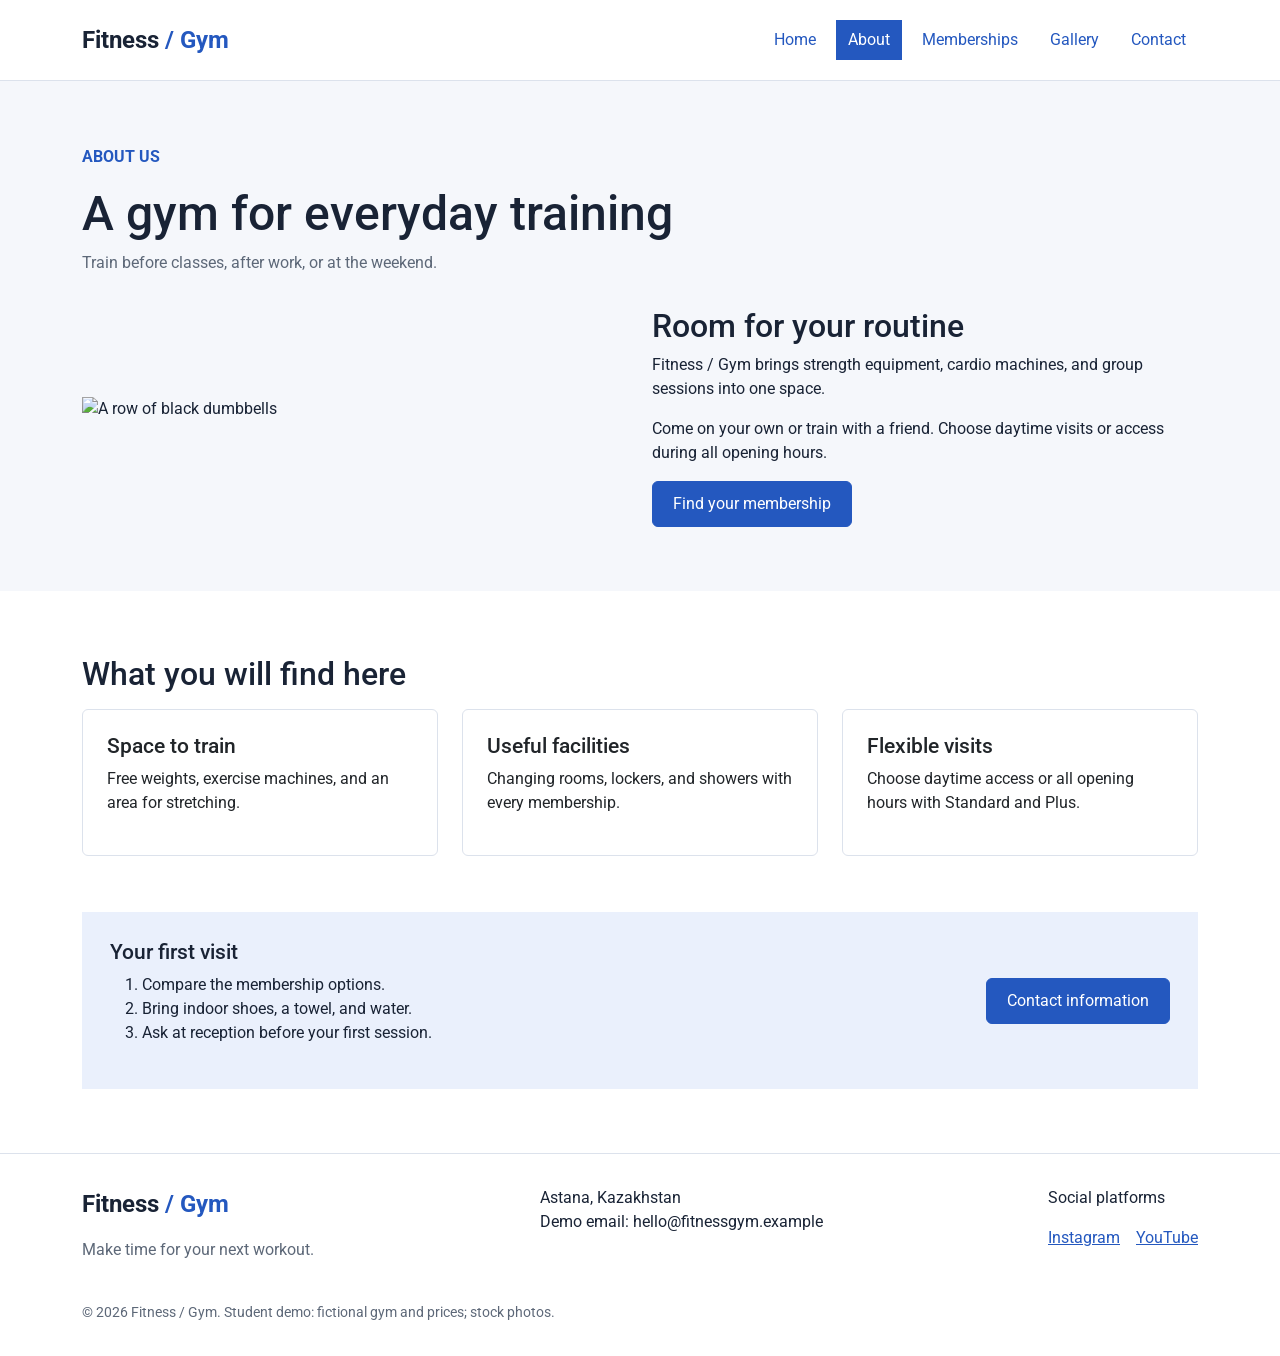
==== about.html @ fddab4d0 "fix index.html" ====
<!DOCTYPE html>
<html lang="en">
<head>
    <meta charset="UTF-8">
    <meta name="viewport" content="width=device-width, initial-scale=1.0">
    <title>About | Fitness / Gym</title>
    <link rel="stylesheet" href="css/bootstrap.min.css">
    <link rel="stylesheet" href="https://fonts.googleapis.com/css2?family=Roboto:wght@400;700&amp;display=swap">
    <link rel="stylesheet" href="css/style.css">
</head>
<body>
    <header class="site-header">
        <div class="container header-content">
            <a href="index.html" class="logo">Fitness <span>/ Gym</span></a>

            <nav class="nav-links">
                <a href="index.html">Home</a>
                <a href="about.html" class="active">About</a>
                <a href="memberships.html">Memberships</a>
                <a href="gallery.html">Gallery</a>
                <a href="contact.html">Contact</a>
            </nav>
        </div>
    </header>

    <main>
        <section class="section">
            <div class="container">
                <div class="page-heading">
                    <p class="eyebrow">About us</p>
                    <h1>A gym for everyday training</h1>
                    <p class="muted">
                        Train before classes, after work, or at the weekend.
                    </p>
                </div>

                <div class="row align-items-center">
                    <div class="col-lg-6 mb-3">
                        <img
                            src="https://images.unsplash.com/photo-1685633224688-6a77675eb119?auto=format&amp;fit=crop&amp;w=1200&amp;h=800&amp;q=80"
                            class="content-photo"
                            alt="A row of black dumbbells">
                    </div>

                    <div class="col-lg-6">
                        <h2>Room for your routine</h2>

                        <p>
                            Fitness / Gym brings strength equipment,
                            cardio machines, and group sessions into one space.
                        </p>

                        <p>
                            Come on your own or train with a friend.
                            Choose daytime visits or access during
                            all opening hours.
                        </p>

                        <a href="memberships.html" class="btn btn-primary gym-button">
                            Find your membership
                        </a>
                    </div>
                </div>
            </div>
        </section>

        <section class="section section-white">
            <div class="container">
                <h2 class="mb-3">What you will find here</h2>

                <div class="row">
                    <div class="col-md-6 col-lg-4 mb-3">
                        <div class="card info-card">
                            <h3>Space to train</h3>
                            <p>
                                Free weights, exercise machines,
                                and an area for stretching.
                            </p>
                        </div>
                    </div>

                    <div class="col-md-6 col-lg-4 mb-3">
                        <div class="card info-card">
                            <h3>Useful facilities</h3>
                            <p>
                                Changing rooms, lockers, and showers
                                with every membership.
                            </p>
                        </div>
                    </div>

                    <div class="col-md-6 col-lg-4 mb-3">
                        <div class="card info-card">
                            <h3>Flexible visits</h3>
                            <p>
                                Choose daytime access or all opening hours
                                with Standard and Plus.
                            </p>
                        </div>
                    </div>
                </div>

                <div class="visit-strip">
                    <div>
                        <h3>Your first visit</h3>
                        <ol>
                            <li>Compare the membership options.</li>
                            <li>Bring indoor shoes, a towel, and water.</li>
                            <li>Ask at reception before your first session.</li>
                        </ol>
                    </div>

                    <a href="contact.html" class="btn btn-primary gym-button">
                        Contact information
                    </a>
                </div>
            </div>
        </section>
    </main>

    <footer class="site-footer">
        <div class="container">
            <div class="footer-content">
                <div>
                    <a href="index.html" class="logo">
                        Fitness <span>/ Gym</span>
                    </a>
                    <p class="muted mt-3">
                        Make time for your next workout.
                    </p>
                </div>

                <div>
                    <p>
                        Astana, Kazakhstan<br>
                        Demo email: hello@fitnessgym.example
                    </p>
                </div>

                <div>
                    <p>Social platforms</p>
                    <div class="social-links">
                        <a href="https://www.instagram.com/">Instagram</a>
                        <a href="https://www.youtube.com/">YouTube</a>
                    </div>
                </div>
            </div>

            <p class="copyright">
                &copy; 2026 Fitness / Gym.
                Student demo: fictional gym and prices; stock photos.
            </p>
        </div>
    </footer>
</body>
</html>
---- css/style.css ----
/*
Переменные, :hover, :focus и :nth-child() оставлены по требованиям
midterm. В лекциях Week 1–4 они отдельно не объясняются.
*/

:root {
    --accent: #2458bf;
    --page-bg: #f5f7fb;
    --text: #192335;
    --border: #dce2ec;
}

body {
    margin: 0;
    font-family: "Roboto", Arial, sans-serif;
    color: var(--text);
    background-color: var(--page-bg);
}

h1 {
    font-size: 3rem;
}

h2 {
    font-size: 2rem;
}

h3 {
    font-size: 1.3rem;
}

a {
    color: var(--accent);
}

a:hover,
a:focus {
    color: #194394;
}

.site-header {
    background-color: white;
    border-bottom: 1px solid var(--border);
}

.header-content {
    display: flex;
    justify-content: space-between;
    align-items: center;
    gap: 24px;
    padding-top: 20px;
    padding-bottom: 20px;
}

.logo {
    color: var(--text);
    font-size: 1.5rem;
    font-weight: bold;
    text-decoration: none;
}

.logo span {
    color: var(--accent);
}

.nav-links {
    display: flex;
    flex-wrap: wrap;
    gap: 8px;
}

.nav-links a {
    padding: 8px 12px;
    text-decoration: none;
}

.nav-links a:hover,
.nav-links a:focus,
.nav-links .active {
    color: white;
    background-color: var(--accent);
}

.hero,
.section {
    padding: 64px 0;
}

.section-white {
    background-color: white;
}

.page-heading {
    margin-bottom: 32px;
}

#home-title {
    margin-bottom: 20px;
}

.eyebrow {
    color: var(--accent);
    font-weight: bold;
    text-transform: uppercase;
}

.muted,
.intro {
    color: #5d6878;
}

.intro {
    font-size: 1.1rem;
}

.hero-actions {
    display: flex;
    align-items: center;
    flex-wrap: wrap;
    gap: 20px;
    margin-top: 24px;
}

.content-photo,
.gallery-grid img {
    width: 100%;
    height: auto;
}

.info-card {
    height: 100%;
    padding: 24px;
    border: 1px solid var(--border);
    background-color: white;
}

.card-number {
    position: relative;
    top: -4px;
    width: 48px;
    margin-bottom: 20px;
    padding: 8px;
    color: var(--accent);
    background-color: #eaf0fc;
    text-align: center;
    font-weight: bold;
}

.gym-button {
    color: white;
    background-color: var(--accent);
    border: 1px solid var(--accent);
    padding: 10px 20px;
}

.gym-button:hover,
.gym-button:focus {
    color: white;
    background-color: #194394;
    border: 1px solid #194394;
}

.visit-strip {
    display: flex;
    justify-content: space-between;
    align-items: center;
    flex-wrap: wrap;
    gap: 24px;
    margin-top: 40px;
    padding: 28px;
    background-color: #eaf0fc;
}

.feature-list {
    padding-left: 20px;
    margin-bottom: 24px;
}

.feature-list li {
    margin-bottom: 8px;
}

.featured-plan {
    border: 2px solid var(--accent);
}

.price {
    margin: 16px 0 24px;
    font-size: 2rem;
    font-weight: bold;
}

.price span {
    color: #5d6878;
    font-size: 1rem;
    font-weight: normal;
}

.membership-table {
    width: 100%;
    background-color: white;
}

.membership-table th,
.membership-table td {
    padding: 16px;
    border: 1px solid var(--border);
    text-align: left;
}

.membership-table thead {
    color: white;
    background-color: var(--accent);
}

.membership-table tbody tr:nth-child(even) {
    background-color: #eaf0fc;
}

.gallery-grid {
    display: grid;
    grid-template-columns: repeat(3, 1fr);
    gap: 24px;
}

.gallery-grid .card-title {
    font-size: 1.2rem;
}

.contact-form {
    padding: 28px;
    border: 1px solid var(--border);
    background-color: white;
}

.form-note {
    color: #5d6878;
    font-size: 0.9rem;
}

.site-footer {
    padding: 32px 0;
    border-top: 1px solid var(--border);
    background-color: white;
}

.footer-content {
    display: flex;
    justify-content: space-between;
    align-items: flex-start;
    flex-wrap: wrap;
    gap: 24px;
}

.social-links {
    display: flex;
    gap: 16px;
}

.copyright {
    margin-top: 24px;
    margin-bottom: 0;
    color: #5d6878;
    font-size: 0.9rem;
}

@media (max-width: 991px) {
    h1 {
        font-size: 2.5rem;
    }

    .header-content {
        flex-direction: column;
    }

    .nav-links {
        justify-content: center;
    }

    .hero,
    .section {
        padding: 48px 0;
    }

    .gallery-grid {
        grid-template-columns: repeat(2, 1fr);
    }
}

@media (max-width: 575px) {
    h1 {
        font-size: 2rem;
    }

    h2 {
        font-size: 1.6rem;
    }

    .nav-links {
        flex-direction: column;
        width: 100%;
        text-align: center;
    }

    .hero,
    .section {
        padding: 32px 0;
    }

    .info-card,
    .contact-form,
    .visit-strip {
        padding: 20px;
    }

    .gallery-grid {
        grid-template-columns: 1fr;
    }

    .membership-table th,
    .membership-table td {
        padding: 8px;
        font-size: 0.8rem;
    }

    .footer-content {
        flex-direction: column;
    }
}
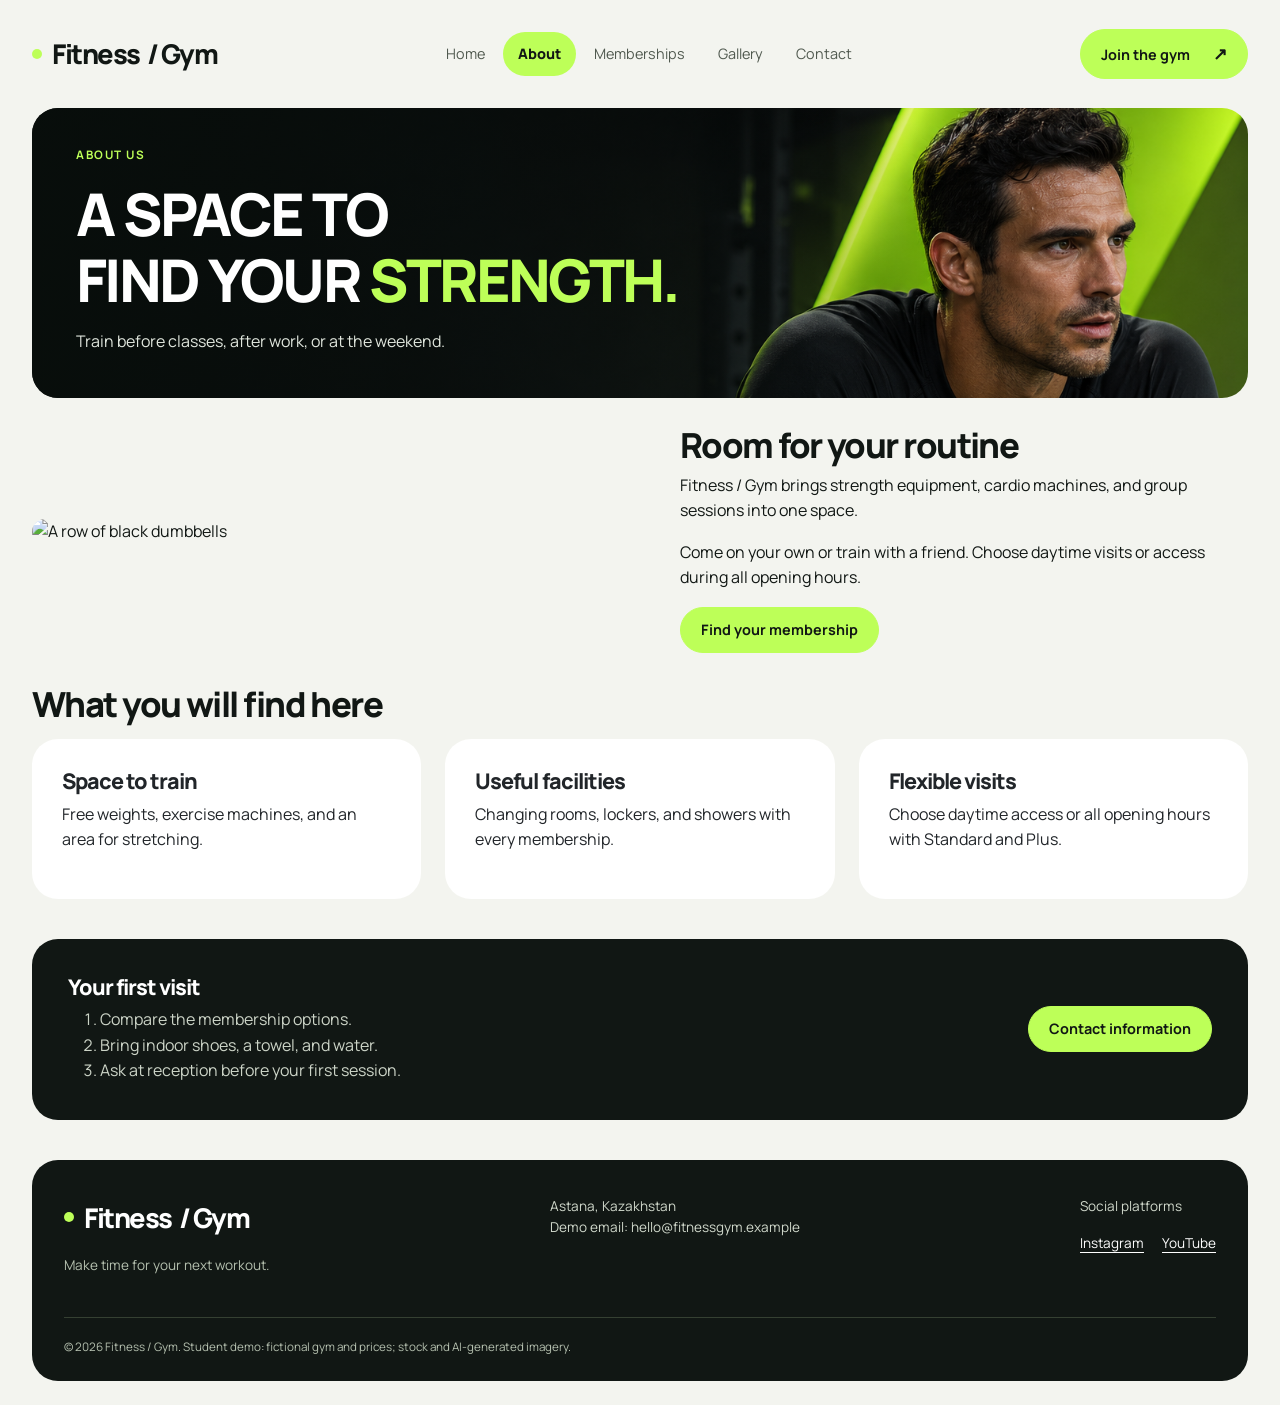
==== commit 2845fc69: "Redesign all pages with the selected lime and charcoal style" ====
--- a/about.html
+++ b/about.html
@@ -5,30 +5,33 @@
     <meta name="viewport" content="width=device-width, initial-scale=1.0">
     <title>About | Fitness / Gym</title>
     <link rel="stylesheet" href="css/bootstrap.min.css">
-    <link rel="stylesheet" href="https://fonts.googleapis.com/css2?family=Roboto:wght@400;700&amp;display=swap">
+    <link rel="stylesheet" href="https://fonts.googleapis.com/css2?family=Manrope:wght@400;500;600;700;800&amp;display=swap">
     <link rel="stylesheet" href="css/style.css">
+    
 </head>
-<body>
+<body class="page-about">
+    <a class="skip-link" href="#main-content">Skip to content</a>
     <header class="site-header">
         <div class="container header-content">
             <a href="index.html" class="logo">Fitness <span>/ Gym</span></a>
 
-            <nav class="nav-links">
+            <nav class="nav-links" aria-label="Main navigation">
                 <a href="index.html">Home</a>
-                <a href="about.html" class="active">About</a>
+                <a href="about.html" class="active" aria-current="page">About</a>
                 <a href="memberships.html">Memberships</a>
                 <a href="gallery.html">Gallery</a>
                 <a href="contact.html">Contact</a>
             </nav>
+            <a href="contact.html" class="btn gym-button header-cta">Join the gym <span aria-hidden="true">↗</span></a>
         </div>
     </header>
 
-    <main>
+    <main id="main-content">
         <section class="section">
             <div class="container">
                 <div class="page-heading">
                     <p class="eyebrow">About us</p>
-                    <h1>A gym for everyday training</h1>
+                    <h1>A space to<br>find your <span>strength.</span></h1>
                     <p class="muted">
                         Train before classes, after work, or at the weekend.
                     </p>
@@ -148,9 +151,11 @@
 
             <p class="copyright">
                 &copy; 2026 Fitness / Gym.
-                Student demo: fictional gym and prices; stock photos.
+                Student demo: fictional gym and prices; stock and AI-generated imagery.
             </p>
         </div>
     </footer>
+    <script src="https://code.jquery.com/jquery-3.7.1.min.js"></script>
+    <script src="js/script.js"></script>
 </body>
 </html>
--- a/css/style.css
+++ b/css/style.css
@@ -1,329 +1,464 @@
-/*
-Переменные, :hover, :focus и :nth-child() оставлены по требованиям
-midterm. В лекциях Week 1–4 они отдельно не объясняются.
-*/
-
 :root {
-    --accent: #2458bf;
-    --page-bg: #f5f7fb;
-    --text: #192335;
-    --border: #dce2ec;
-}
-
-body {
+    --accent: #bdff58;
+    --page-bg: #f3f4ef;
+    --text: #111714;
+    --border: #dce0d7;
+    --muted: #5c655d;
+    --radius: 26px;
+}
+* { box-sizing: border-box; }
+body { margin: 0; color: var(--text); background: var(--page-bg); font-family: "Manrope", Arial, sans-serif; line-height: 1.6; }
+h1, h2, h3 { font-weight: 800; line-height: 1.12; letter-spacing: -.045em; }
+h1 { font-size: clamp(2.4rem, 4.6vw, 4.5rem); text-transform: uppercase; }
+h2 { font-size: clamp(1.7rem, 2.7vw, 2.5rem); }
+h3 { font-size: 1.35rem; }
+a { color: #334d21; text-underline-offset: 4px; }
+a:hover { color: #101810; }
+button, input, select, textarea { font: inherit; }
+:focus-visible { outline: 3px solid #527722; outline-offset: 4px; }
+.container { width: calc(100% - 64px); max-width: 1280px; padding: 0; }
+.skip-link { position: absolute; top: -100px; left: 16px; z-index: 100; padding: 12px 20px; background: var(--accent); color: var(--text); }
+.skip-link:focus { top: 10px; }
+.header-content { display: flex; align-items: center; justify-content: space-between; gap: 20px; min-height: 108px; }
+.logo { display: inline-flex; align-items: center; gap: 7px; color: var(--text); font-size: 1.7rem; font-weight: 800; letter-spacing: -.055em; text-decoration: none; white-space: nowrap; }
+.logo::before { content: ""; width: 10px; height: 10px; margin-right: 3px; border-radius: 50%; background: var(--accent); }
+.logo span { color: inherit; }
+.nav-links { display: flex; flex-wrap: wrap; align-items: center; gap: 3px; }
+.nav-links a { padding: 10px 15px; border-radius: 30px; color: #50594f; font-size: .9rem; text-decoration: none; }
+.nav-links a:hover, .nav-links a:focus-visible { color: var(--text); background: #e5eadc; }
+.nav-links .active { color: var(--text); background: var(--accent); font-weight: 800; }
+.btn { border-radius: 40px; font-size: .9rem; font-weight: 700; padding: 11px 20px; }
+.gym-button, .btn-primary { color: var(--text); background: var(--accent); border: 1px solid var(--accent); }
+.gym-button:hover, .gym-button:focus, .btn-primary:hover, .btn-primary:focus { color: var(--text); background: #adeb49; border-color: #adeb49; }
+.gym-button span { margin-left: 20px; font-size: 1.2em; }
+.btn-outline-dark.active, .btn-outline-dark:hover { background: var(--text); color: white; }
+.btn-outline-dark { color: var(--text); border-color: #bfc7b9; }
+.btn-danger { background: #fff3f2; border-color: #f0d6d3; color: #a52b24; }
+.btn-danger:hover { background: #a52b24; border-color: #a52b24; }
+.section { padding: 0 0 32px; }
+.section-white { background: transparent; }
+.page-heading, .hero-banner { position: relative; isolation: isolate; overflow: hidden; border-radius: var(--radius); color: white; background: #0c1110 url('../images/training-hero.png') 75% 12% / cover no-repeat; }
+.page-heading::before, .hero-banner::before { content: ""; position: absolute; inset: 0; background: linear-gradient(90deg, rgba(8,14,11,.9) 0%, rgba(8,14,11,.55) 48%, transparent 75%); z-index: -1; }
+.page-heading { min-height: 290px; margin-bottom: 28px; padding: 38px 44px; }
+.page-heading h1 { max-width: 760px; margin-bottom: 16px; }
+.page-heading h1 span, .hero-banner h1 span { color: var(--accent); }
+.page-heading .muted { max-width: 560px; color: #e0e6dd; margin-bottom: 0; }
+.eyebrow { font-size: .73rem; font-weight: 700; letter-spacing: .13em; text-transform: uppercase; }
+.page-heading .eyebrow, .hero-banner .eyebrow { color: var(--accent); }
+.muted, .intro { color: var(--muted); }
+.hero { padding: 0 0 32px; }
+.hero-banner { padding: 65px 48px 36px; min-height: 530px; }
+.hero-banner h1 { max-width: 770px; }
+.hero-banner .intro { color: #d8e0d4; max-width: 520px; font-size: 1.15rem; margin: 24px 0; }
+.hero-actions { display: flex; align-items: center; flex-wrap: wrap; gap: 24px; }
+.hero-secondary { color: white; text-decoration: none; }
+.hero-secondary:hover { color: var(--accent); }
+.hero-hours { margin: 40px 0 0; color: #c8d1c3; font-size: .8rem; }
+.benefit-strip { display: grid; grid-template-columns: repeat(3, 1fr); gap: 24px; padding: 28px 32px; margin-top: 16px; background: #111714; color: white; border-radius: var(--radius); }
+.benefit-strip > div { display: flex; align-items: center; gap: 18px; }
+.benefit-strip > div + div { border-left: 1px solid #354033; padding-left: 24px; }
+.benefit-strip span { color: var(--accent); font-size: 1.6rem; font-weight: 800; }
+.benefit-strip p { margin: 0; color: #c0c9bb; font-size: .8rem; }
+.benefit-strip strong { display: block; color: white; font-size: 1rem; }
+.page-index .section .page-heading { min-height: 0; padding: 8px 0; background: none; color: var(--text); overflow: visible; }
+.page-index .section .page-heading::before { content: none; }
+.page-index .section .page-heading .muted { color: var(--muted); }
+.content-photo { width: 100%; height: auto; border-radius: var(--radius); }
+.info-card { height: 100%; padding: 30px; border: none; border-radius: var(--radius); background: white; }
+.plans-row .info-card { display: flex; flex-direction: column; }
+.plan-top { display: flex; align-items: center; justify-content: space-between; gap: 12px; margin-bottom: 18px; }
+.plan-symbol { display: inline-grid; place-items: center; width: 44px; height: 44px; border-radius: 14px; background: #e0ffa5; color: var(--text); font-weight: 800; }
+.plan-tag { font-size: .65rem; letter-spacing: .04em; border-radius: 25px; padding: 5px 10px; color: var(--text); background: var(--accent); font-weight: 800; }
+.featured-plan { color: white; background: #111714; }
+.featured-plan .muted, .featured-plan .price span { color: #d0d8cb; }
+.price { font-size: clamp(1.8rem, 2.8vw, 2.7rem); line-height: 1.2; font-weight: 800; letter-spacing: -.05em; margin: 20px 0; }
+.price span { color: var(--muted); font-size: .85rem; letter-spacing: 0; font-weight: 500; white-space: nowrap; }
+.feature-list { padding-left: 18px; font-size: .88rem; }
+.feature-list li { margin-bottom: 10px; }
+.feature-list li::marker { color: #527722; }
+.featured-plan .feature-list li::marker { color: var(--accent); }
+.plans-row .gym-button { margin-top: auto; background: var(--text); border-color: var(--text); color: white; }
+.plans-row .featured-plan .gym-button { background: var(--accent); border-color: var(--accent); color: var(--text); }
+.plans-row .gym-button:hover { background: #33442b; color: white; }
+.visit-strip { display: flex; justify-content: space-between; align-items: center; flex-wrap: wrap; gap: 24px; margin-top: 24px; padding: 36px; border-radius: var(--radius); background: #111714; color: white; }
+.visit-strip p, .visit-strip ol { color: #ccd4c7; margin-bottom: 0; }
+.gallery-grid { display: grid; grid-template-columns: repeat(3, 1fr); gap: 22px; }
+.gallery-grid .card { border: 0; border-radius: 20px; overflow: hidden; background: white; }
+.gallery-grid .card-title { font-size: 1.1rem; margin: 0; }
+.gallery-grid img { width: 100%; height: auto; }
+.contact-form { padding: 32px; background: white; border: 0; border-radius: var(--radius); }
+.contact-details { color: white; background: #111714; }
+.contact-details h3 { color: var(--accent); margin-top: 20px; }
+.contact-details .form-note { color: #c6d0bf; }
+.form-note { color: var(--muted); font-size: .85rem; }
+.form-control, .form-select { border: 1px solid #cbd1c5; border-radius: 12px; padding: 12px 14px; background-color: #fafbf8; }
+.form-control:focus, .form-select:focus { border-color: #527722; box-shadow: 0 0 0 3px #bdff5855; }
+.form-label { font-size: .82rem; font-weight: 600; }
+.membership-table { width: 100%; background: white; font-size: .88rem; }
+.membership-table th, .membership-table td { padding: 17px 18px; border-bottom: 1px solid #e4e8df; text-align: left; }
+.membership-table thead { background: #e9ede4; color: var(--text); }
+.membership-table tbody tr:nth-child(even) { background: #f5f7f1; }
+.comparison-scroll { overflow-x: auto; border-radius: 16px; }
+.comparison-scroll table { min-width: 570px; }
+.site-footer { margin: 8px 32px 24px; padding: 36px 0 24px; background: #111714; color: #d0d8cb; border-radius: var(--radius); }
+.site-footer .container { max-width: 1200px; }
+.site-footer .logo, .site-footer a { color: white; }
+.site-footer a:hover { color: var(--accent); }
+.site-footer .muted { color: #b5c0af; }
+.footer-content { display: flex; justify-content: space-between; gap: 28px; flex-wrap: wrap; font-size: .85rem; }
+.social-links { display: flex; gap: 18px; }
+.copyright { border-top: 1px solid #354032; padding-top: 20px; margin: 24px 0 0; font-size: .73rem; color: #b5c0af; }
+@media (min-width: 992px) { .page-about .col-lg-6 + .col-lg-6 { padding-left: 40px; } }
+@media (max-width: 1100px) { .header-cta { display: none; } .price { font-size: 2rem; } }
+@media (max-width: 991px) {
+ .container { width: calc(100% - 40px); }
+ .header-content { flex-wrap: wrap; justify-content: center; padding: 22px 0; gap: 14px; }
+ .hero-banner { min-height: 470px; padding: 42px 32px; }
+ .page-heading { padding: 32px; }
+ .benefit-strip { padding: 24px; gap: 16px; }
+ .benefit-strip > div { flex-direction: column; align-items: flex-start; gap: 8px; }
+ .benefit-strip > div + div { padding-left: 16px; }
+ .gallery-grid { grid-template-columns: repeat(2, 1fr); }
+ .site-footer { margin-left: 20px; margin-right: 20px; }
+}
+@media (max-width: 575px) {
+ .container { width: calc(100% - 28px); }
+ .logo { font-size: 1.5rem; }
+ .nav-links { width: 100%; justify-content: center; gap: 2px; }
+ .nav-links a { padding: 8px 10px; font-size: .76rem; }
+ .header-content { gap: 10px; padding: 18px 0; }
+ .page-heading { min-height: 270px; padding: 28px 22px; background-position: 66% center; }
+ .page-heading::before, .hero-banner::before { background: linear-gradient(90deg, #0c1110ed, #0c111088); }
+ h1 { font-size: 2.3rem; }
+ .hero-banner { padding: 40px 24px 28px; min-height: 480px; background-position: 62% center; }
+ .hero-banner .intro { font-size: 1rem; }
+ .hero-actions { gap: 20px; }
+ .hero-hours { max-width: 230px; }
+ .benefit-strip { grid-template-columns: 1fr; gap: 16px; }
+ .benefit-strip > div { flex-direction: row; align-items: center; gap: 20px; }
+ .benefit-strip > div + div { border-left: none; border-top: 1px solid #354033; padding: 16px 0 0; }
+ .info-card, .contact-form { padding: 24px; }
+ .visit-strip { padding: 28px 24px; }
+ .gallery-grid { grid-template-columns: 1fr; }
+ .site-footer { margin-left: 14px; margin-right: 14px; padding-top: 28px; }
+ .footer-content { flex-direction: column; gap: 20px; }
+ .section { padding-bottom: 24px; }
+}
+
+/* Training program management */
+
+#program-management .table-wrapper {
+    max-width: 100%;
+    overflow-x: auto;
+    border: 1px solid var(--border);
+}
+
+#program-management .table-wrapper:focus {
+    outline: 2px solid var(--accent);
+    outline-offset: 2px;
+}
+
+#program-management .program-table caption {
+    caption-side: top;
+    padding: 16px;
+    color: var(--text);
+}
+
+#program-management .program-form {
+    padding: 32px;
+    border: 1px solid var(--border);
+    border-radius: 10px;
+    background-color: white;
+}
+
+#program-management .program-dialog {
+    width: min(560px, calc(100% - 32px));
+    max-height: calc(100vh - 32px);
+    margin: auto;
+    padding: 32px;
+    overflow-y: auto;
+    border: 1px solid var(--border);
+    border-radius: 10px;
+    color: var(--text);
+    background-color: white;
+}
+
+#program-management .program-dialog::backdrop {
+    background-color: rgba(25, 35, 53, 0.65);
+}
+
+#program-management .form-control,
+#program-management .form-select {
+    padding: 12px;
+    color: var(--text);
+    background-color: white;
+    border-color: var(--border);
+}
+
+#program-management textarea {
+    resize: vertical;
+    min-height: 120px;
+}
+
+#program-management .form-control:focus,
+#program-management .form-select:focus {
+    border-color: var(--accent);
+    outline: 2px solid var(--accent);
+    outline-offset: 2px;
+    box-shadow: none;
+}
+
+#program-management .program-form-actions,
+#program-management .program-row-actions {
+    display: flex;
+    flex-wrap: wrap;
+    gap: 10px;
+}
+
+#program-management .program-status {
+    min-height: 1.6em;
+    margin-bottom: 24px;
+}
+
+#program-management .program-table {
+    min-width: 700px;
+}
+
+#program-management .program-table th,
+#program-management .program-table td {
+    vertical-align: top;
+    overflow-wrap: anywhere;
+}
+
+#program-management .program-table td:nth-child(4) {
+    min-width: 180px;
+    max-width: 420px;
+    white-space: pre-wrap;
+}
+
+#program-management .program-table td:last-child {
+    min-width: 150px;
+}
+
+#program-management .program-empty {
+    padding: 24px;
+    text-align: center;
+    color: #5d6878;
+}
+
+@media (max-width: 991px) {
+    #program-management .program-form {
+        padding: 24px;
+    }
+}
+
+@media (max-width: 575px) {
+    #program-management .program-form,
+    #program-management .program-dialog {
+        padding: 20px;
+    }
+
+    #program-management .program-form-actions {
+        flex-direction: column;
+    }
+}
+
+/* Registration feedback and animated password strength. */
+#registration-form .field-feedback {
+    display: block;
+    margin-top: 6px;
+    color: #24663d;
+}
+
+#registration-form .password-strength {
+    height: 8px;
+    overflow: hidden;
+    border-radius: 4px;
+    background-color: #e7e9e2;
+}
+
+#strength-bar {
+    width: 0;
+    height: 100%;
+    background-color: #b02a37;
+}
+
+#strength-bar[data-strength="medium"] {
+    background-color: #946200;
+}
+
+#strength-bar[data-strength="strong"] {
+    background-color: #24663d;
+}
+
+#strength-text {
+    display: block;
+    margin-top: 6px;
+}
+
+/* Gallery lightbox. */
+.gallery-trigger {
+    display: block;
+    width: 100%;
+    padding: 0;
+    border: 0;
+    border-radius: 5px 5px 0 0;
+    overflow: hidden;
+    background-color: #e7e9e2;
+    cursor: zoom-in;
+}
+
+.gallery-trigger img {
+    display: block;
+    aspect-ratio: 3 / 2;
+    object-fit: cover;
+}
+
+.gallery-trigger:hover img {
+    opacity: 0.85;
+}
+
+.gallery-trigger:focus-visible {
+    outline: 3px solid var(--accent);
+    outline-offset: 3px;
+}
+
+body.gallery-open {
+    overflow: hidden;
+}
+
+.lightbox {
+    width: min(1000px, calc(100% - 24px));
+    max-width: none;
+    max-height: calc(100dvh - 24px);
+    margin: auto;
+    padding: 0;
+    overflow-y: auto;
+    border: 0;
+    border-radius: 12px;
+    color: white;
+    background-color: #101514;
+}
+
+.lightbox::backdrop {
+    background-color: rgba(10, 16, 28, 0.85);
+}
+
+.lightbox-panel {
+    position: relative;
+    padding: 60px 20px 16px;
+}
+
+.lightbox-figure {
     margin: 0;
-    font-family: "Roboto", Arial, sans-serif;
-    color: var(--text);
-    background-color: var(--page-bg);
-}
-
-h1 {
-    font-size: 3rem;
-}
-
-h2 {
-    font-size: 2rem;
-}
-
-h3 {
-    font-size: 1.3rem;
-}
-
-a {
-    color: var(--accent);
-}
-
-a:hover,
-a:focus {
-    color: #194394;
-}
-
-.site-header {
-    background-color: white;
-    border-bottom: 1px solid var(--border);
-}
-
-.header-content {
+    text-align: center;
+}
+
+#lightbox-image {
+    display: block;
+    width: 100%;
+    max-height: calc(100dvh - 240px);
+    min-height: 80px;
+    object-fit: contain;
+}
+
+#lightbox-caption {
+    margin-top: 12px;
+    font-size: 1.1rem;
+}
+
+.lightbox button {
+    min-height: 44px;
+    padding: 8px 14px;
+    border: 1px solid #71806b;
+    border-radius: 6px;
+    color: white;
+    background-color: #252e28;
+}
+
+.lightbox button:hover,
+.lightbox button:focus-visible {
+    background-color: #37452f;
+    outline: 2px solid white;
+    outline-offset: 2px;
+}
+
+.lightbox-close {
+    position: absolute;
+    top: 8px;
+    right: 12px;
+    font-size: 1.5rem;
+    line-height: 1;
+}
+
+.lightbox-controls {
     display: flex;
     justify-content: space-between;
     align-items: center;
-    gap: 24px;
-    padding-top: 20px;
-    padding-bottom: 20px;
-}
-
-.logo {
-    color: var(--text);
-    font-size: 1.5rem;
-    font-weight: bold;
-    text-decoration: none;
-}
-
-.logo span {
-    color: var(--accent);
-}
-
-.nav-links {
-    display: flex;
-    flex-wrap: wrap;
     gap: 8px;
-}
-
-.nav-links a {
-    padding: 8px 12px;
-    text-decoration: none;
-}
-
-.nav-links a:hover,
-.nav-links a:focus,
-.nav-links .active {
-    color: white;
-    background-color: var(--accent);
-}
-
-.hero,
-.section {
-    padding: 64px 0;
-}
-
-.section-white {
-    background-color: white;
-}
-
-.page-heading {
-    margin-bottom: 32px;
-}
-
-#home-title {
-    margin-bottom: 20px;
-}
-
-.eyebrow {
-    color: var(--accent);
-    font-weight: bold;
-    text-transform: uppercase;
-}
-
-.muted,
-.intro {
-    color: #5d6878;
-}
-
-.intro {
-    font-size: 1.1rem;
-}
-
-.hero-actions {
-    display: flex;
-    align-items: center;
-    flex-wrap: wrap;
-    gap: 20px;
-    margin-top: 24px;
-}
-
-.content-photo,
-.gallery-grid img {
-    width: 100%;
-    height: auto;
-}
-
-.info-card {
-    height: 100%;
-    padding: 24px;
-    border: 1px solid var(--border);
-    background-color: white;
-}
-
-.card-number {
-    position: relative;
-    top: -4px;
-    width: 48px;
-    margin-bottom: 20px;
-    padding: 8px;
-    color: var(--accent);
-    background-color: #eaf0fc;
+    margin-top: 16px;
+}
+
+.lightbox-hint {
+    margin: 12px 0 0;
+    color: #c5cfdd;
+    font-size: 0.85rem;
     text-align: center;
-    font-weight: bold;
-}
-
-.gym-button {
-    color: white;
-    background-color: var(--accent);
-    border: 1px solid var(--accent);
-    padding: 10px 20px;
-}
-
-.gym-button:hover,
-.gym-button:focus {
-    color: white;
-    background-color: #194394;
-    border: 1px solid #194394;
-}
-
-.visit-strip {
-    display: flex;
-    justify-content: space-between;
-    align-items: center;
-    flex-wrap: wrap;
-    gap: 24px;
-    margin-top: 40px;
-    padding: 28px;
-    background-color: #eaf0fc;
-}
-
-.feature-list {
-    padding-left: 20px;
-    margin-bottom: 24px;
-}
-
-.feature-list li {
-    margin-bottom: 8px;
-}
-
-.featured-plan {
-    border: 2px solid var(--accent);
-}
-
-.price {
-    margin: 16px 0 24px;
-    font-size: 2rem;
-    font-weight: bold;
-}
-
-.price span {
-    color: #5d6878;
-    font-size: 1rem;
-    font-weight: normal;
-}
-
-.membership-table {
-    width: 100%;
-    background-color: white;
-}
-
-.membership-table th,
-.membership-table td {
-    padding: 16px;
-    border: 1px solid var(--border);
-    text-align: left;
-}
-
-.membership-table thead {
-    color: white;
-    background-color: var(--accent);
-}
-
-.membership-table tbody tr:nth-child(even) {
-    background-color: #eaf0fc;
-}
-
-.gallery-grid {
-    display: grid;
-    grid-template-columns: repeat(3, 1fr);
-    gap: 24px;
-}
-
-.gallery-grid .card-title {
-    font-size: 1.2rem;
-}
-
-.contact-form {
-    padding: 28px;
-    border: 1px solid var(--border);
-    background-color: white;
-}
-
-.form-note {
-    color: #5d6878;
-    font-size: 0.9rem;
-}
-
-.site-footer {
-    padding: 32px 0;
-    border-top: 1px solid var(--border);
-    background-color: white;
-}
-
-.footer-content {
-    display: flex;
-    justify-content: space-between;
-    align-items: flex-start;
-    flex-wrap: wrap;
-    gap: 24px;
-}
-
-.social-links {
-    display: flex;
-    gap: 16px;
-}
-
-.copyright {
-    margin-top: 24px;
-    margin-bottom: 0;
-    color: #5d6878;
-    font-size: 0.9rem;
-}
-
-@media (max-width: 991px) {
-    h1 {
-        font-size: 2.5rem;
+}
+
+@media (max-width: 575px) {
+    .lightbox-panel {
+        padding-right: 12px;
+        padding-left: 12px;
     }
-
-    .header-content {
-        flex-direction: column;
-    }
-
-    .nav-links {
-        justify-content: center;
-    }
-
-    .hero,
-    .section {
-        padding: 48px 0;
-    }
-
-    .gallery-grid {
-        grid-template-columns: repeat(2, 1fr);
-    }
-}
-
+}
+
+/* Shared panels carry the selected design through the interactive features. */
+.search-section > .container, #program-management > .container, .comparison-section > .container {
+    padding: 32px; border-radius: var(--radius); background: white;
+}
+.filter-buttons { display: flex; flex-wrap: wrap; gap: 10px; }
+#program-count { color: var(--muted); font-size: .8rem; }
+.program-card { position: relative; isolation: isolate; display: flex; flex-direction: column; justify-content: flex-end; min-height: 260px; padding: 24px; overflow: hidden; border-radius: 20px; color: white; background: #152016 center / cover; }
+.program-card::before, .activity-card::before { content: ""; position: absolute; inset: 0; z-index: -1; background: linear-gradient(0deg, #080e0bf2 5%, #080e0b70 70%, #080e0b22); }
+.program-card[data-category="strength"], .activity-card { background-image: url('https://images.unsplash.com/photo-1685633224688-6a77675eb119?auto=format&fit=crop&w=900&h=600&q=80'); }
+.program-card[data-category="cardio"], .page-index .col-md-6:nth-child(2) .activity-card { background-image: url('https://images.unsplash.com/photo-1633354129320-163fb10dd288?auto=format&fit=crop&w=900&h=600&q=80'); }
+.program-card[data-category="group"], .page-index .col-md-6:nth-child(3) .activity-card { background-image: url('https://images.unsplash.com/photo-1637430308606-86576d8fef3c?auto=format&fit=crop&w=900&h=600&q=80'); }
+.program-card p { font-size: .85rem; margin-bottom: 0; }
+.program-card .badge { position: absolute; top: 20px; left: 20px; border-radius: 24px; padding: 7px 14px; background: var(--accent) !important; color: var(--text); text-transform: capitalize; }
+.activity-card { position: relative; isolation: isolate; overflow: hidden; min-height: 340px; color: white; background-size: cover; background-position: center; justify-content: flex-end; }
+.activity-card p { font-size: .85rem; }
+.activity-card a { color: var(--accent); font-weight: 700; }
+.card-number { position: absolute; top: 24px; left: 24px; color: var(--accent); font-size: 1.4rem; font-weight: 800; }
+#program-management .program-form { padding: 0; border: 0; background: transparent; }
+#program-management .program-dialog { border-radius: 24px; border: 0; }
+#program-management .form-control, #program-management .form-select { border-radius: 12px; background-color: #fafbf8; }
+#program-management .form-control:focus, #program-management .form-select:focus { border-color: #527722; outline-color: #527722; }
+#program-management .table-wrapper { border: 1px solid var(--border); border-radius: 16px; }
+#program-management .table-wrapper:focus { outline-color: #527722; }
+#program-management .program-table caption { font-size: .8rem; color: var(--muted); padding: 12px 18px; }
+#program-management .program-table .btn { padding: 6px 14px; font-size: .8rem; }
+#program-management .program-table .btn-primary { border-color: #a8b39e; background: white; color: var(--text); }
+#program-management .program-table .btn-primary:hover { background: var(--accent); }
+#program-management .program-table td:nth-child(3) { color: #3d5e20; font-weight: 700; text-transform: capitalize; }
+#program-management .program-status { min-height: 1em; margin-bottom: 16px; font-size: .85rem; }
+.gallery-trigger { border-radius: 20px 20px 0 0; }
+.gallery-trigger:focus-visible { outline-color: #527722; outline-offset: -4px; }
+.lightbox button:focus-visible { outline-color: var(--accent); }
+@media (min-width: 992px) {
+ .search-section > .container { display: grid; grid-template-columns: 1fr auto; gap: 0 24px; }
+ .search-section h2, #program-count, #program-results { grid-column: 1 / -1; }
+ .filter-buttons { align-self: end; padding-bottom: 0; }
+ #program-form { display: flex; align-items: end; gap: 16px; }
+ #program-form > h3 { position: absolute; width: 1px; height: 1px; overflow: hidden; clip-path: inset(50%); }
+ #program-form > .row { flex: 1; display: grid; grid-template-columns: 1fr .8fr 1.2fr; margin: 0; gap: 14px; }
+ #program-form > .row > div { width: auto; padding: 0; margin: 0; }
+ #program-management #program-description { min-height: 51px; height: 51px; }
+ #program-form .program-form-actions { margin: 0 !important; flex-shrink: 0; padding-bottom: 1px; }
+}
 @media (max-width: 575px) {
-    h1 {
-        font-size: 2rem;
-    }
-
-    h2 {
-        font-size: 1.6rem;
-    }
-
-    .nav-links {
-        flex-direction: column;
-        width: 100%;
-        text-align: center;
-    }
-
-    .hero,
-    .section {
-        padding: 32px 0;
-    }
-
-    .info-card,
-    .contact-form,
-    .visit-strip {
-        padding: 20px;
-    }
-
-    .gallery-grid {
-        grid-template-columns: 1fr;
-    }
-
-    .membership-table th,
-    .membership-table td {
-        padding: 8px;
-        font-size: 0.8rem;
-    }
-
-    .footer-content {
-        flex-direction: column;
-    }
-}+ .search-section > .container, #program-management > .container, .comparison-section > .container { padding: 24px 18px; }
+ .filter-buttons { gap: 6px; }
+ .filter-buttons .btn { padding: 8px 13px; font-size: .8rem; }
+ #program-management .program-form { padding: 0; }
+}
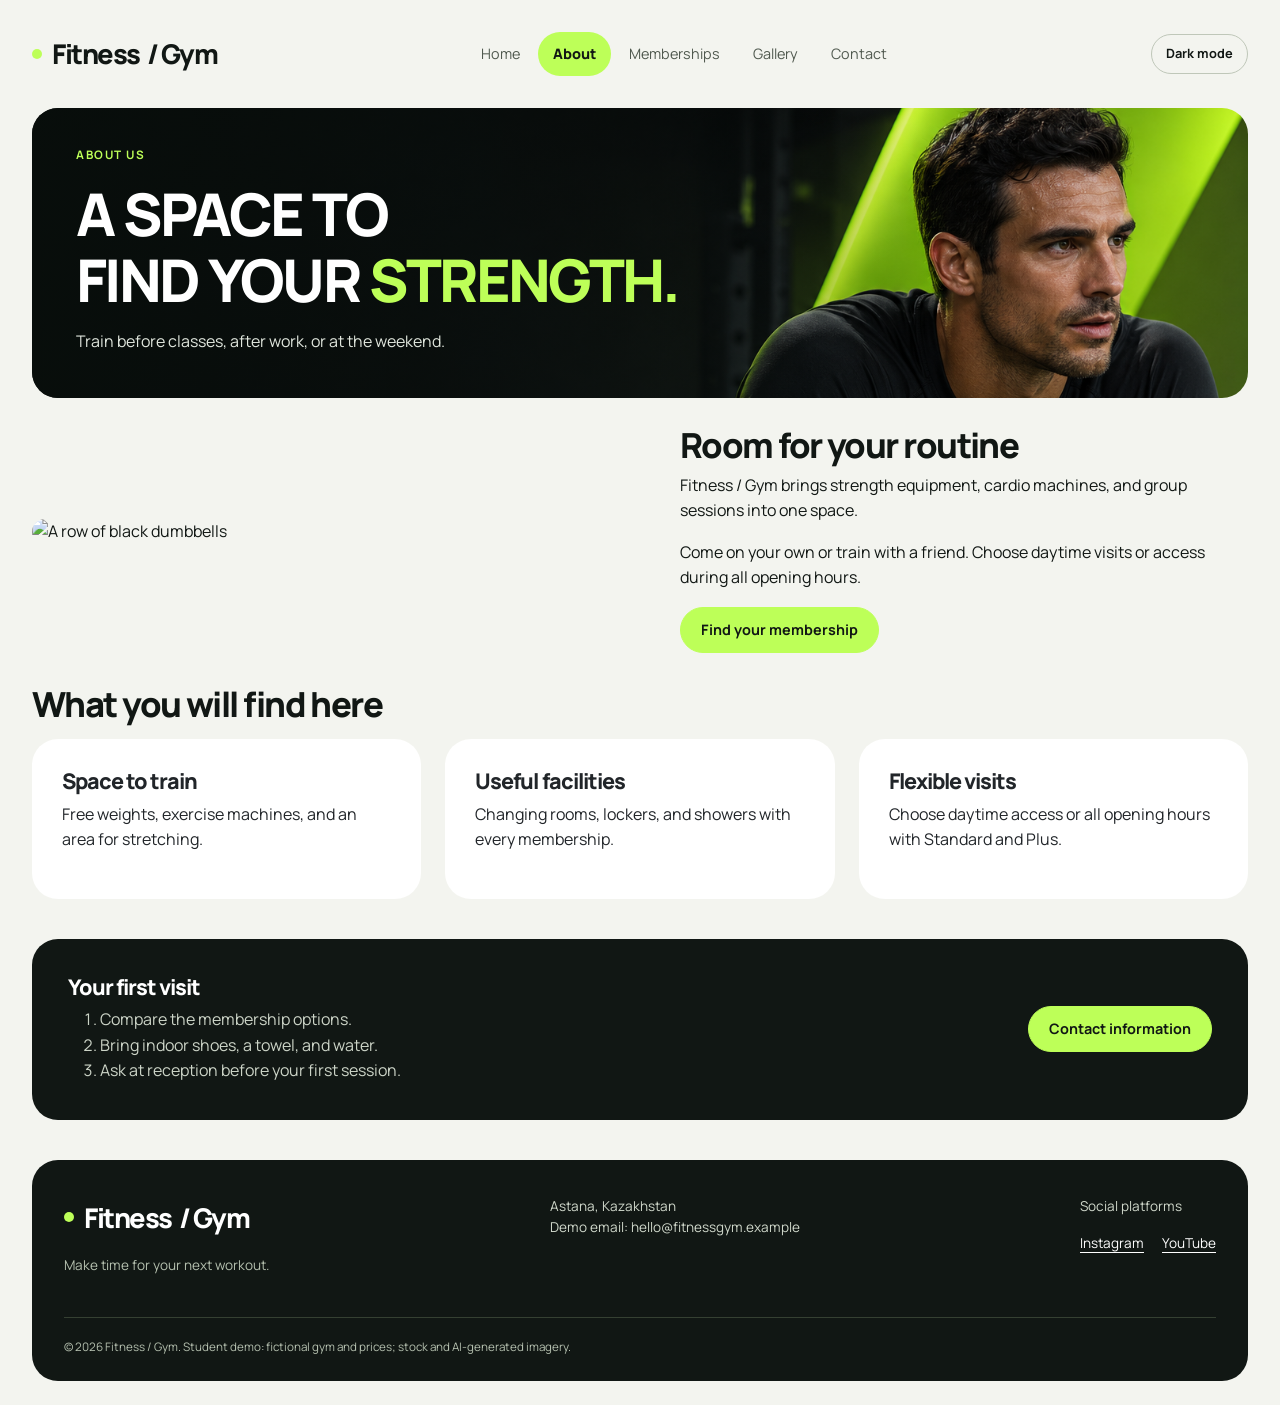
==== commit c7a1743c: "Add light and dark theme controls and shared styles AI-assisted Final implementation, organized by a" ====
--- a/about.html
+++ b/about.html
@@ -6,7 +6,9 @@
     <title>About | Fitness / Gym</title>
     <link rel="stylesheet" href="css/bootstrap.min.css">
     <link rel="stylesheet" href="https://fonts.googleapis.com/css2?family=Manrope:wght@400;500;600;700;800&amp;display=swap">
+    <script src="js/theme.js"></script>
     <link rel="stylesheet" href="css/style.css">
+    <link rel="stylesheet" href="css/final.css">
     
 </head>
 <body class="page-about">
@@ -22,8 +24,11 @@
                 <a href="gallery.html">Gallery</a>
                 <a href="contact.html">Contact</a>
             </nav>
-            <a href="contact.html" class="btn gym-button header-cta">Join the gym <span aria-hidden="true">↗</span></a>
+            <div class="header-tools">
+                <button type="button" id="theme-toggle" class="btn btn-outline-dark" aria-pressed="false">Dark mode</button>
+            </div>
         </div>
+        <p id="theme-status" class="container header-notice" role="status"></p>
     </header>
 
     <main id="main-content">
--- a/css/final.css
+++ b/css/final.css
@@ -0,0 +1,59 @@
+/* Final project additions share the original lime and charcoal palette. */
+:root { --surface: #fff; --input-bg: #fafbf8; --soft-bg: #e9ede4; --link: #334d21; }
+[hidden] { display: none !important; }
+.header-content { flex-wrap: wrap; padding: 20px 0; gap: 12px 20px; }
+.header-tools { display: flex; align-items: center; flex-wrap: wrap; gap: 8px; }
+.header-tools .btn { padding: 9px 14px; font-size: .8rem; }
+.header-notice { margin: 0; font-size: .85rem; }
+.header-notice:empty { display: none; }
+html[data-theme="dark"] {
+    color-scheme: dark;
+    --page-bg: #111714; --text: #eef3e9; --muted: #b5c2af;
+    --border: #42503e; --surface: #1c251f; --input-bg: #151d18;
+    --soft-bg: #283428; --link: #bdff58;
+    --bs-body-color: #eef3e9; --bs-body-bg: #111714;
+    --bs-secondary-color: #b5c2af;
+}
+html[data-theme="dark"] a { color: var(--link); }
+html[data-theme="dark"] .logo { color: var(--text); }
+html[data-theme="dark"] .nav-links a { color: var(--muted); }
+html[data-theme="dark"] .nav-links a:hover { color: var(--text); background: var(--soft-bg); }
+html[data-theme="dark"] .nav-links .active,
+html[data-theme="dark"] .gym-button,
+html[data-theme="dark"] .btn-primary,
+html[data-theme="dark"] .plan-symbol,
+html[data-theme="dark"] .plan-tag,
+html[data-theme="dark"] .program-card .badge,
+html[data-theme="dark"] .skip-link { color: #111714; }
+html[data-theme="dark"] .info-card:not(.activity-card):not(.featured-plan):not(.contact-details),
+html[data-theme="dark"] .gallery-grid .card,
+html[data-theme="dark"] .contact-form,
+html[data-theme="dark"] .search-section > .container,
+html[data-theme="dark"] #program-management > .container,
+html[data-theme="dark"] .comparison-section > .container,
+html[data-theme="dark"] #program-management .program-dialog { background: var(--surface); color: var(--text); }
+html[data-theme="dark"] .form-control,
+html[data-theme="dark"] .form-select,
+html[data-theme="dark"] #program-management .form-control,
+html[data-theme="dark"] #program-management .form-select { color: var(--text); background-color: var(--input-bg); border-color: var(--border); }
+html[data-theme="dark"] input::placeholder,
+html[data-theme="dark"] textarea::placeholder { color: #9ead98; }
+html[data-theme="dark"] .membership-table { background: var(--surface); color: var(--text); }
+html[data-theme="dark"] .membership-table thead,
+html[data-theme="dark"] .membership-table tbody tr:nth-child(even) { background: var(--soft-bg); }
+html[data-theme="dark"] .membership-table td,
+html[data-theme="dark"] .membership-table th { border-color: var(--border); }
+html[data-theme="dark"] #program-management .program-table td:nth-child(3) { color: var(--accent); }
+html[data-theme="dark"] #program-management .program-table .btn-primary { color: var(--text); background: var(--soft-bg); }
+html[data-theme="dark"] .btn-outline-dark:hover,
+html[data-theme="dark"] .btn-outline-dark.active { background: var(--accent); color: #111714; }
+html[data-theme="dark"] .plans-row .gym-button { background: var(--accent); color: #111714; }
+html[data-theme="dark"] #registration-form .field-feedback { color: #a5dfb7; }
+html[data-theme="dark"] .text-danger { color: #ffaaa6 !important; }
+html[data-theme="dark"] #program-management .program-empty { color: var(--muted); }
+html[data-theme="dark"] :focus-visible { outline-color: var(--accent); }
+@media (max-width: 767px) {
+    .header-content { justify-content: center; }
+    .nav-links { justify-content: center; }
+    .header-tools { justify-content: center; width: 100%; }
+}
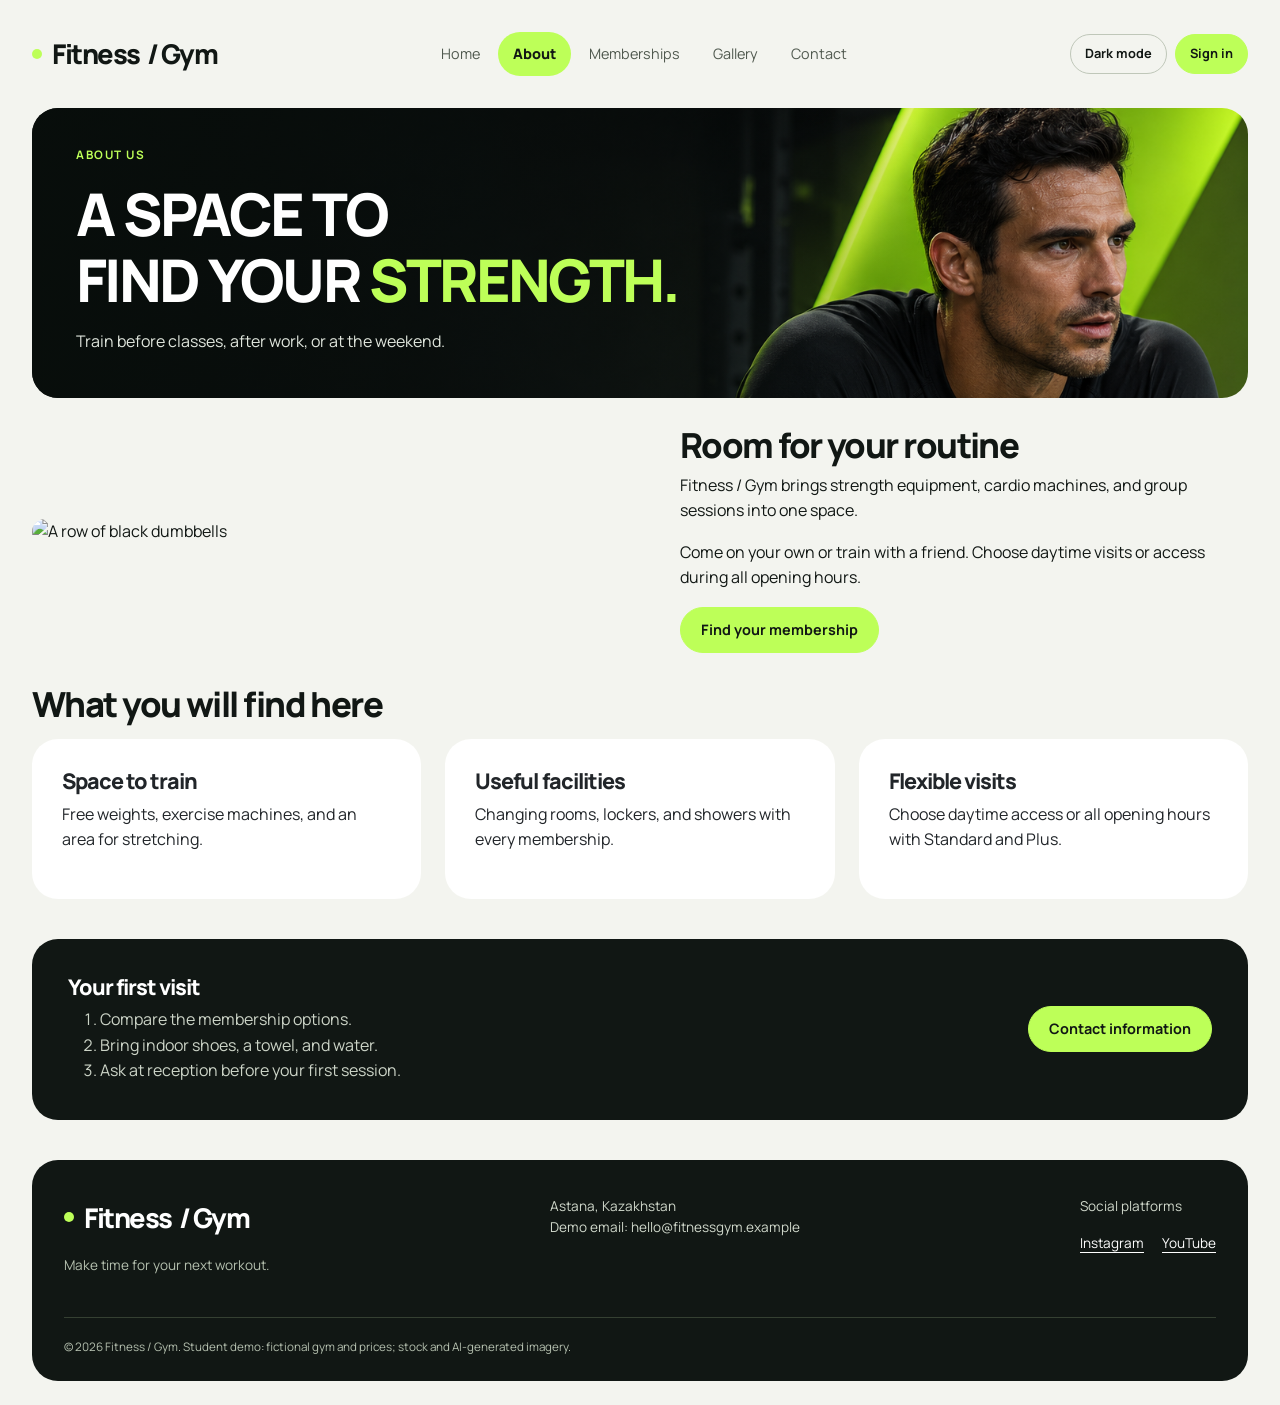
==== commit c2388de9: "Add demo sign-in dialog and live field validation AI-assisted Final implementation, organized by ass" ====
--- a/about.html
+++ b/about.html
@@ -26,12 +26,22 @@
             </nav>
             <div class="header-tools">
                 <button type="button" id="theme-toggle" class="btn btn-outline-dark" aria-pressed="false">Dark mode</button>
+                <button type="button" id="sign-in-open" class="btn gym-button">Sign in</button>
+                <div id="member-controls" class="member-controls" hidden>
+                    <span id="member-name"></span>
+                    <button type="button" id="sign-out" class="btn btn-outline-dark">Sign out</button>
+                </div>
             </div>
         </div>
         <p id="theme-status" class="container header-notice" role="status"></p>
+        <p id="account-status" class="container header-notice" role="status"></p>
     </header>
 
     <main id="main-content">
+        <div class="container member-welcome" data-member-welcome hidden>
+            <p>Welcome, <strong data-member-name></strong>. Ready for your next session?</p>
+            <a href="memberships.html#exercise-catalog">Explore exercises →</a>
+        </div>
         <section class="section">
             <div class="container">
                 <div class="page-heading">
@@ -162,5 +172,32 @@
     </footer>
     <script src="https://code.jquery.com/jquery-3.7.1.min.js"></script>
     <script src="js/script.js"></script>
+    <dialog id="sign-in-dialog" class="account-dialog" aria-labelledby="sign-in-title" aria-describedby="sign-in-description">
+        <div class="dialog-heading">
+            <h2 id="sign-in-title">Welcome back</h2>
+            <button type="button" id="sign-in-close" class="btn btn-outline-dark" aria-label="Close sign-in">Close</button>
+        </div>
+        <p id="sign-in-description" class="form-note">Demo sign-in: use a sample email and password. Only your display name and sign-in status are saved in this browser. This does not create or verify a real account.</p>
+        <form id="sign-in-form" novalidate>
+            <div class="mb-3">
+                <label for="login-name" class="form-label">Display name</label>
+                <input id="login-name" class="form-control" autocomplete="nickname" minlength="2" maxlength="60" required aria-describedby="login-name-error">
+                <small id="login-name-error" class="login-error" aria-live="polite"></small>
+            </div>
+            <div class="mb-3">
+                <label for="login-email" class="form-label">Sample email</label>
+                <input id="login-email" type="email" class="form-control" autocomplete="username" maxlength="254" placeholder="member@example.com" required aria-describedby="login-email-error">
+                <small id="login-email-error" class="login-error" aria-live="polite"></small>
+            </div>
+            <div class="mb-3">
+                <label for="login-password" class="form-label">Sample password</label>
+                <input id="login-password" type="password" class="form-control" autocomplete="current-password" minlength="8" required aria-describedby="login-password-error">
+                <small id="login-password-error" class="login-error" aria-live="polite"></small>
+            </div>
+            <p id="sign-in-status" role="status"></p>
+            <button type="submit" class="btn gym-button">Sign in to demo</button>
+        </form>
+    </dialog>
+    <script src="js/auth.js"></script>
 </body>
 </html>
--- a/css/final.css
+++ b/css/final.css
@@ -57,3 +57,14 @@
     .nav-links { justify-content: center; }
     .header-tools { justify-content: center; width: 100%; }
 }
+
+.member-controls { display: flex; align-items: center; gap: 10px; }
+#member-name { max-width: 180px; overflow-wrap: anywhere; font-size: .85rem; }
+.member-welcome { display: flex; justify-content: space-between; flex-wrap: wrap; gap: 10px; margin-bottom: 20px; padding: 16px 22px; border-radius: 16px; background: var(--surface); border: 1px solid var(--border); }
+.member-welcome p { margin: 0; }
+.account-dialog { width: min(540px, calc(100% - 32px)); max-height: calc(100dvh - 32px); padding: 28px; border: 1px solid var(--border); border-radius: 24px; background: var(--surface); color: var(--text); }
+.account-dialog::backdrop { background: #07100bd9; }
+.dialog-heading { display: flex; align-items: start; justify-content: space-between; gap: 15px; margin-bottom: 12px; }
+.dialog-heading h2 { font-size: 1.8rem; }
+.login-error { display: block; color: #a52b24; }
+html[data-theme="dark"] .login-error { color: #ffaaa6; }
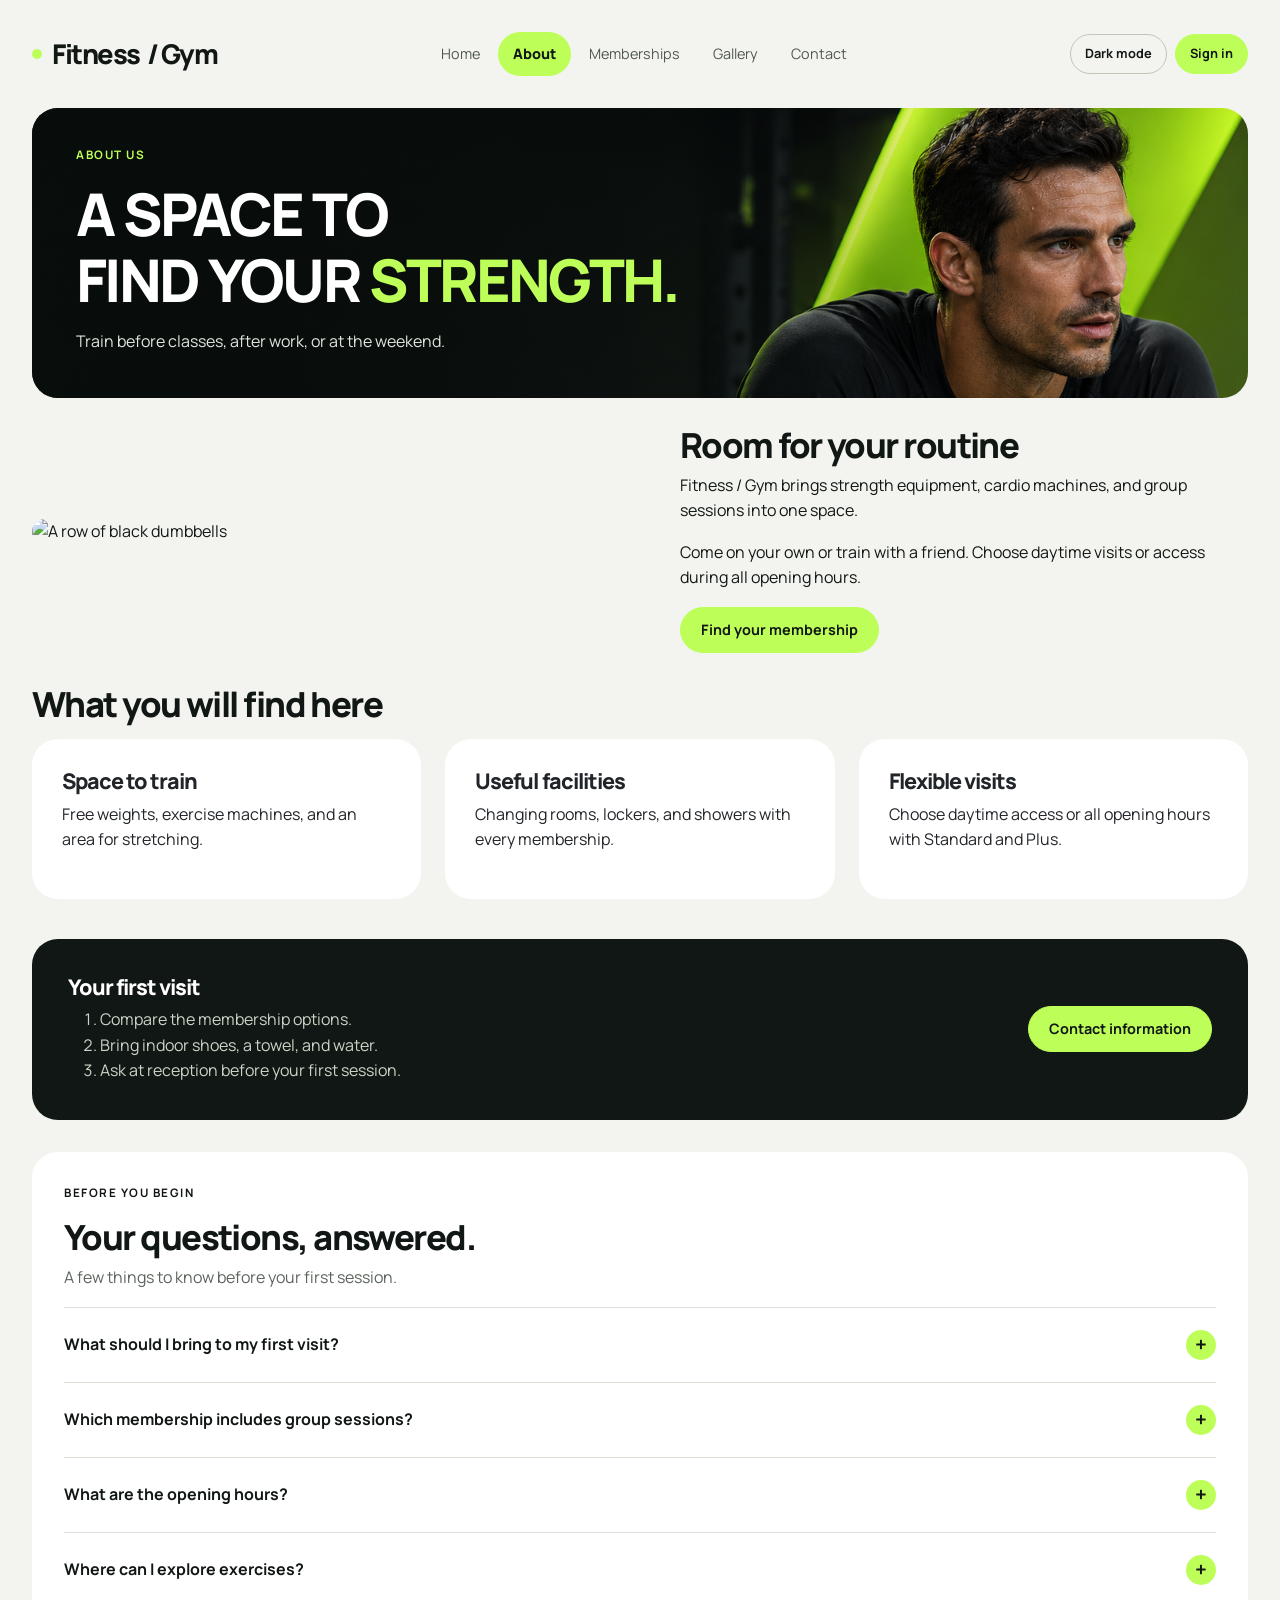
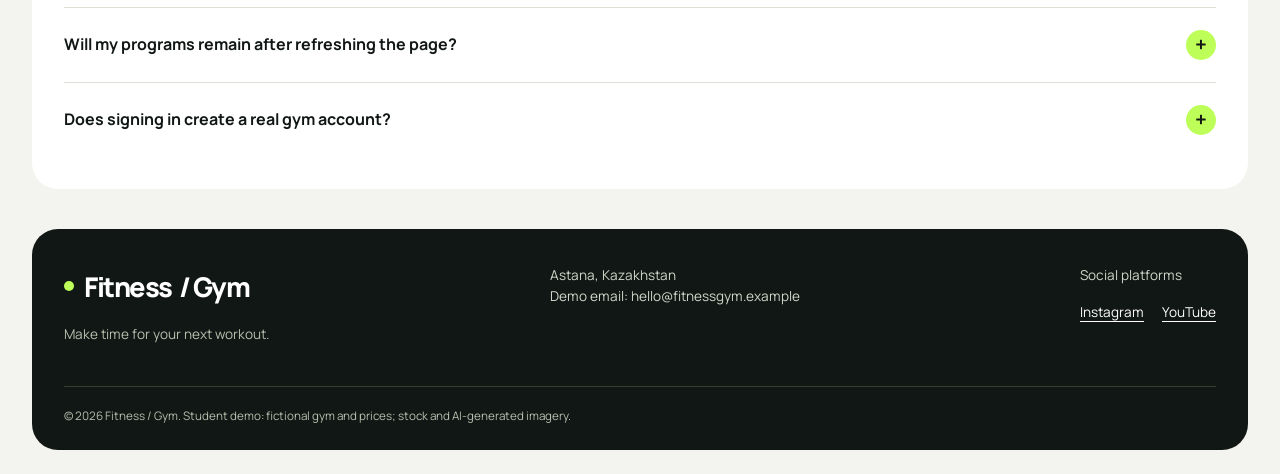
==== commit a8fee809: "Add six fitness FAQ questions with sliding answers AI-assisted Final implementation, organized by as" ====
--- a/about.html
+++ b/about.html
@@ -134,6 +134,37 @@
                 </div>
             </div>
         </section>
+        <section id="faq" class="section" aria-labelledby="faq-title">
+            <div class="container faq-panel">
+                <p class="eyebrow">Before you begin</p>
+                <h2 id="faq-title">Your questions, answered.</h2>
+                <p class="muted">A few things to know before your first session.</p>
+                <div class="faq-item">
+                    <h3><button type="button" class="faq-question" id="faq-question-1" aria-expanded="false" aria-controls="faq-answer-1">What should I bring to my first visit?<span class="faq-indicator" aria-hidden="true">+</span></button></h3>
+                    <div id="faq-answer-1" class="faq-answer" role="region" aria-labelledby="faq-question-1"><p>Bring indoor sports shoes, comfortable training clothes, a towel and water. Ask reception for an introduction to the equipment.</p></div>
+                </div>
+                <div class="faq-item">
+                    <h3><button type="button" class="faq-question" id="faq-question-2" aria-expanded="false" aria-controls="faq-answer-2">Which membership includes group sessions?<span class="faq-indicator" aria-hidden="true">+</span></button></h3>
+                    <div id="faq-answer-2" class="faq-answer" role="region" aria-labelledby="faq-question-2"><p>The Standard and Plus plans include group sessions. Compare all benefits and demo prices on the Memberships page.</p></div>
+                </div>
+                <div class="faq-item">
+                    <h3><button type="button" class="faq-question" id="faq-question-3" aria-expanded="false" aria-controls="faq-answer-3">What are the opening hours?<span class="faq-indicator" aria-hidden="true">+</span></button></h3>
+                    <div id="faq-answer-3" class="faq-answer" role="region" aria-labelledby="faq-question-3"><p>Our demo gym is open Monday to Friday from 07:00 to 23:00 and Saturday to Sunday from 09:00 to 21:00.</p></div>
+                </div>
+                <div class="faq-item">
+                    <h3><button type="button" class="faq-question" id="faq-question-4" aria-expanded="false" aria-controls="faq-answer-4">Where can I explore exercises?<span class="faq-indicator" aria-hidden="true">+</span></button></h3>
+                    <div id="faq-answer-4" class="faq-answer" role="region" aria-labelledby="faq-question-4"><p>Open Memberships and select Exercise catalog. Search the loaded exercise names and filter them by body area. Use Load more to expand your search.</p></div>
+                </div>
+                <div class="faq-item">
+                    <h3><button type="button" class="faq-question" id="faq-question-5" aria-expanded="false" aria-controls="faq-answer-5">Will my programs remain after refreshing the page?<span class="faq-indicator" aria-hidden="true">+</span></button></h3>
+                    <div id="faq-answer-5" class="faq-answer" role="region" aria-labelledby="faq-question-5"><p>Yes. Added and edited programs are saved in this browser. They remain after a refresh, but are not shared with another browser or device.</p></div>
+                </div>
+                <div class="faq-item">
+                    <h3><button type="button" class="faq-question" id="faq-question-6" aria-expanded="false" aria-controls="faq-answer-6">Does signing in create a real gym account?<span class="faq-indicator" aria-hidden="true">+</span></button></h3>
+                    <div id="faq-answer-6" class="faq-answer" role="region" aria-labelledby="faq-question-6"><p>No. This student demo saves only a display name and sign-in status locally. It does not verify credentials, charge payments or create a real account.</p></div>
+                </div>
+            </div>
+        </section>
     </main>
 
     <footer class="site-footer">
@@ -199,5 +230,6 @@
         </form>
     </dialog>
     <script src="js/auth.js"></script>
+    <script src="js/faq.js"></script>
 </body>
 </html>
--- a/css/final.css
+++ b/css/final.css
@@ -68,3 +68,31 @@
 .dialog-heading h2 { font-size: 1.8rem; }
 .login-error { display: block; color: #a52b24; }
 html[data-theme="dark"] .login-error { color: #ffaaa6; }
+
+.faq-panel { background: var(--surface); border-radius: var(--radius); padding: 32px; }
+.faq-item { border-top: 1px solid var(--border); }
+.faq-item h3 { margin: 0; font-size: 1rem; letter-spacing: 0; }
+.faq-question { display: flex; align-items: center; justify-content: space-between; gap: 24px; width: 100%; padding: 22px 0; border: 0; background: transparent; color: var(--text); text-align: left; font-weight: 700; }
+.faq-indicator { display: inline-grid; place-items: center; flex: 0 0 30px; height: 30px; border-radius: 50%; background: var(--accent); color: #111714; font-size: 1.3rem; }
+.faq-answer { display: none; color: var(--muted); padding: 0 42px 18px 0; }
+.faq-answer p { margin: 0; }
+@media(max-width:575px) { .faq-panel { padding: 24px 18px; } }
+
+.exercise-panel { padding: 32px; border-radius: var(--radius); background: var(--surface); }
+.catalog-heading { display: flex; justify-content: space-between; align-items: center; gap: 20px; margin-bottom: 16px; }
+.catalog-heading .eyebrow { margin-bottom: 10px; }
+.exercise-filters { display: grid; grid-template-columns: 1.5fr 1fr auto; align-items: end; gap: 16px; margin: 24px 0 16px; }
+.exercise-filters > div { min-width: 0; }
+.exercise-grid { display: grid; grid-template-columns: repeat(3, minmax(0, 1fr)); gap: 16px; }
+.exercise-card { padding: 24px; border: 1px solid var(--border); border-radius: 18px; overflow-wrap: anywhere; }
+.exercise-tag { display: inline-block; border-radius: 30px; background: var(--accent); color: #111714; font-size: .7rem; font-weight: 800; padding: 4px 12px; margin-bottom: 20px; }
+.exercise-card h3 { font-size: 1.25rem; letter-spacing: -.025em; }
+.exercise-card > p { font-size: .82rem; margin: 10px 0; }
+.exercise-card summary { font-size: .85rem; font-weight: 700; cursor: pointer; }
+.exercise-description { white-space: pre-wrap; font-size: .85rem; margin-top: 14px; }
+.exercise-credit { font-size: .72rem; color: var(--muted); }
+.catalog-error { color: #a52b24; }
+.catalog-error:empty { display: none; }
+html[data-theme="dark"] .catalog-error { color: #ffaaa6; }
+@media(max-width:991px) { .exercise-grid { grid-template-columns: repeat(2,minmax(0,1fr)); } }
+@media(max-width:575px) { .exercise-grid, .exercise-filters { grid-template-columns: 1fr; } .exercise-panel { padding: 24px 18px; } .catalog-heading { align-items: start; } }
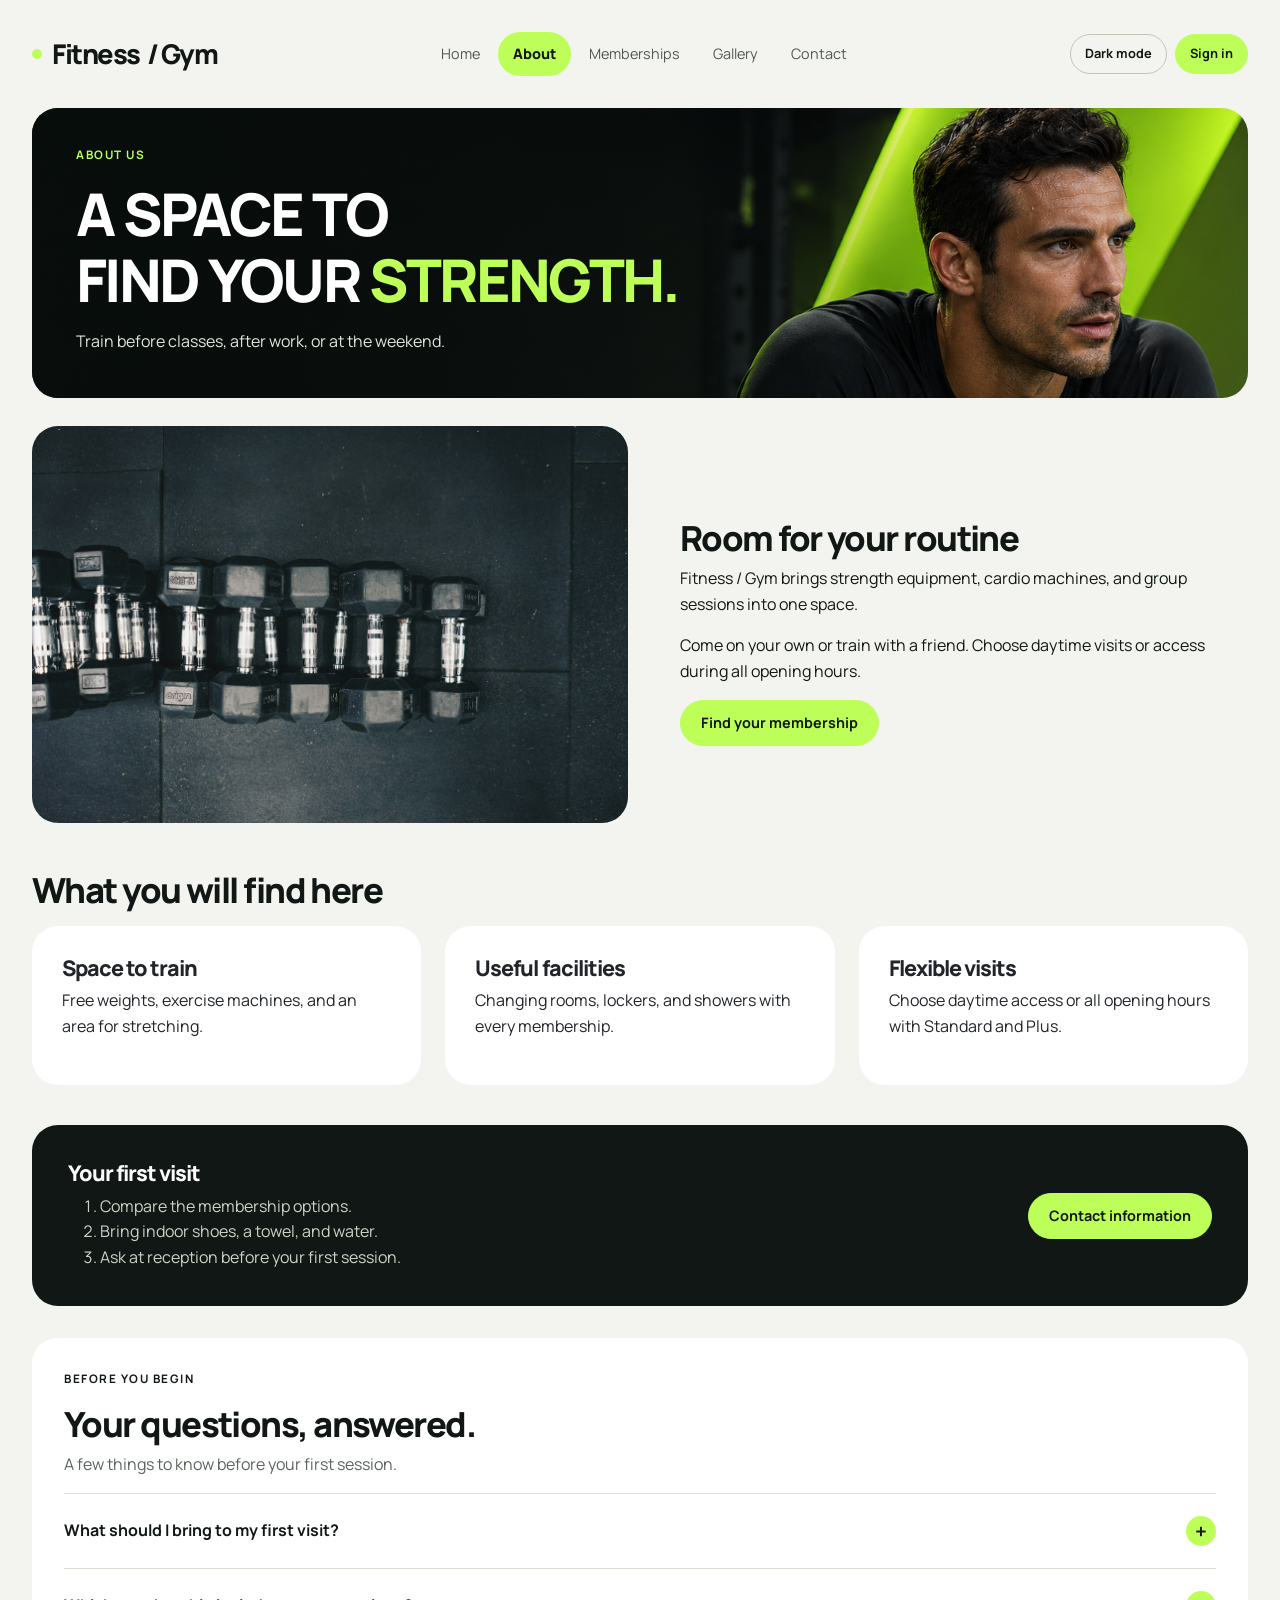
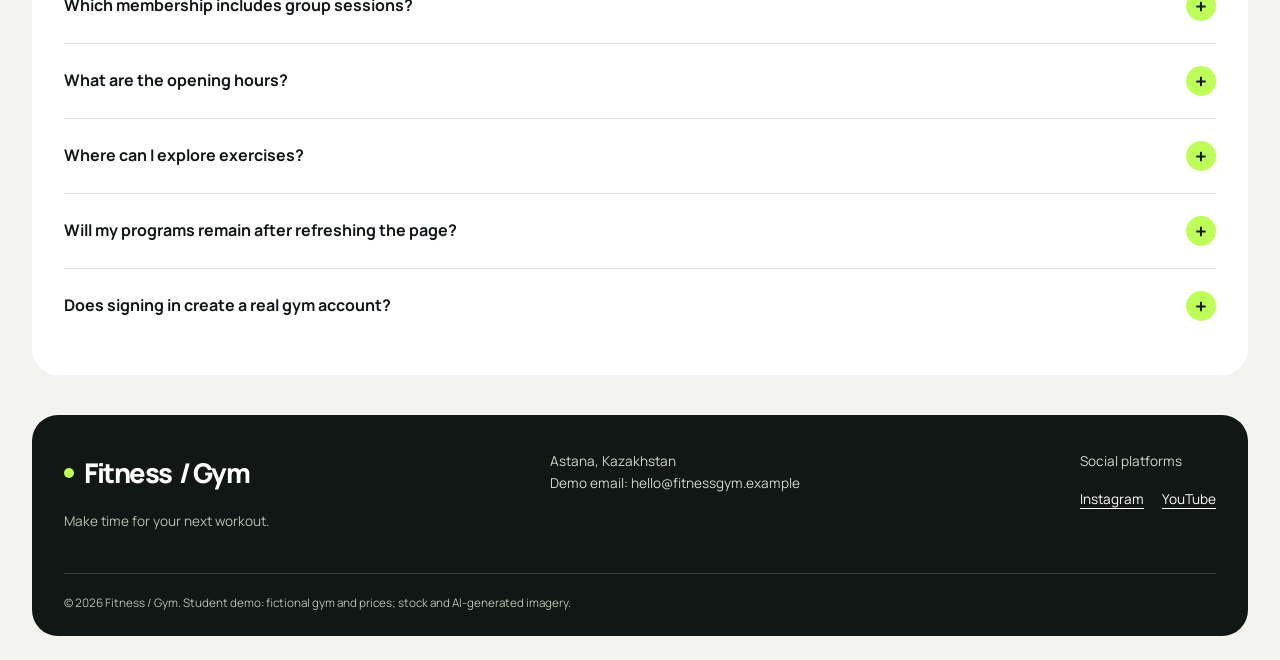
==== commit 1a925c19: "Bundle jQuery Manrope fonts and stock photographs AI-assisted Final implementation, organized by ass" ====
--- a/about.html
+++ b/about.html
@@ -5,7 +5,7 @@
     <meta name="viewport" content="width=device-width, initial-scale=1.0">
     <title>About | Fitness / Gym</title>
     <link rel="stylesheet" href="css/bootstrap.min.css">
-    <link rel="stylesheet" href="https://fonts.googleapis.com/css2?family=Manrope:wght@400;500;600;700;800&amp;display=swap">
+    <link rel="stylesheet" href="css/fonts.css">
     <script src="js/theme.js"></script>
     <link rel="stylesheet" href="css/style.css">
     <link rel="stylesheet" href="css/final.css">
@@ -55,7 +55,7 @@
                 <div class="row align-items-center">
                     <div class="col-lg-6 mb-3">
                         <img
-                            src="https://images.unsplash.com/photo-1685633224688-6a77675eb119?auto=format&amp;fit=crop&amp;w=1200&amp;h=800&amp;q=80"
+                            src="images/stock-6.jpg"
                             class="content-photo"
                             alt="A row of black dumbbells">
                     </div>
@@ -201,7 +201,7 @@
             </p>
         </div>
     </footer>
-    <script src="https://code.jquery.com/jquery-3.7.1.min.js"></script>
+    <script src="js/jquery-3.7.1.min.js"></script>
     <script src="js/script.js"></script>
     <dialog id="sign-in-dialog" class="account-dialog" aria-labelledby="sign-in-title" aria-describedby="sign-in-description">
         <div class="dialog-heading">
--- a/css/fonts.css
+++ b/css/fonts.css
@@ -0,0 +1,35 @@
+@font-face {
+  font-family: 'Manrope';
+  font-style: normal;
+  font-weight: 400;
+  font-display: swap;
+  src: url(../fonts/manrope-4.ttf) format('truetype');
+}
+@font-face {
+  font-family: 'Manrope';
+  font-style: normal;
+  font-weight: 500;
+  font-display: swap;
+  src: url(../fonts/manrope-5.ttf) format('truetype');
+}
+@font-face {
+  font-family: 'Manrope';
+  font-style: normal;
+  font-weight: 600;
+  font-display: swap;
+  src: url(../fonts/manrope-2.ttf) format('truetype');
+}
+@font-face {
+  font-family: 'Manrope';
+  font-style: normal;
+  font-weight: 700;
+  font-display: swap;
+  src: url(../fonts/manrope-1.ttf) format('truetype');
+}
+@font-face {
+  font-family: 'Manrope';
+  font-style: normal;
+  font-weight: 800;
+  font-display: swap;
+  src: url(../fonts/manrope-3.ttf) format('truetype');
+}
--- a/css/style.css
+++ b/css/style.css
@@ -421,9 +421,9 @@
 #program-count { color: var(--muted); font-size: .8rem; }
 .program-card { position: relative; isolation: isolate; display: flex; flex-direction: column; justify-content: flex-end; min-height: 260px; padding: 24px; overflow: hidden; border-radius: 20px; color: white; background: #152016 center / cover; }
 .program-card::before, .activity-card::before { content: ""; position: absolute; inset: 0; z-index: -1; background: linear-gradient(0deg, #080e0bf2 5%, #080e0b70 70%, #080e0b22); }
-.program-card[data-category="strength"], .activity-card { background-image: url('https://images.unsplash.com/photo-1685633224688-6a77675eb119?auto=format&fit=crop&w=900&h=600&q=80'); }
-.program-card[data-category="cardio"], .page-index .col-md-6:nth-child(2) .activity-card { background-image: url('https://images.unsplash.com/photo-1633354129320-163fb10dd288?auto=format&fit=crop&w=900&h=600&q=80'); }
-.program-card[data-category="group"], .page-index .col-md-6:nth-child(3) .activity-card { background-image: url('https://images.unsplash.com/photo-1637430308606-86576d8fef3c?auto=format&fit=crop&w=900&h=600&q=80'); }
+.program-card[data-category="strength"], .activity-card { background-image: url('../images/stock-7.jpg'); }
+.program-card[data-category="cardio"], .page-index .col-md-6:nth-child(2) .activity-card { background-image: url('../images/stock-4.jpg'); }
+.program-card[data-category="group"], .page-index .col-md-6:nth-child(3) .activity-card { background-image: url('../images/stock-5.jpg'); }
 .program-card p { font-size: .85rem; margin-bottom: 0; }
 .program-card .badge { position: absolute; top: 20px; left: 20px; border-radius: 24px; padding: 7px 14px; background: var(--accent) !important; color: var(--text); text-transform: capitalize; }
 .activity-card { position: relative; isolation: isolate; overflow: hidden; min-height: 340px; color: white; background-size: cover; background-position: center; justify-content: flex-end; }
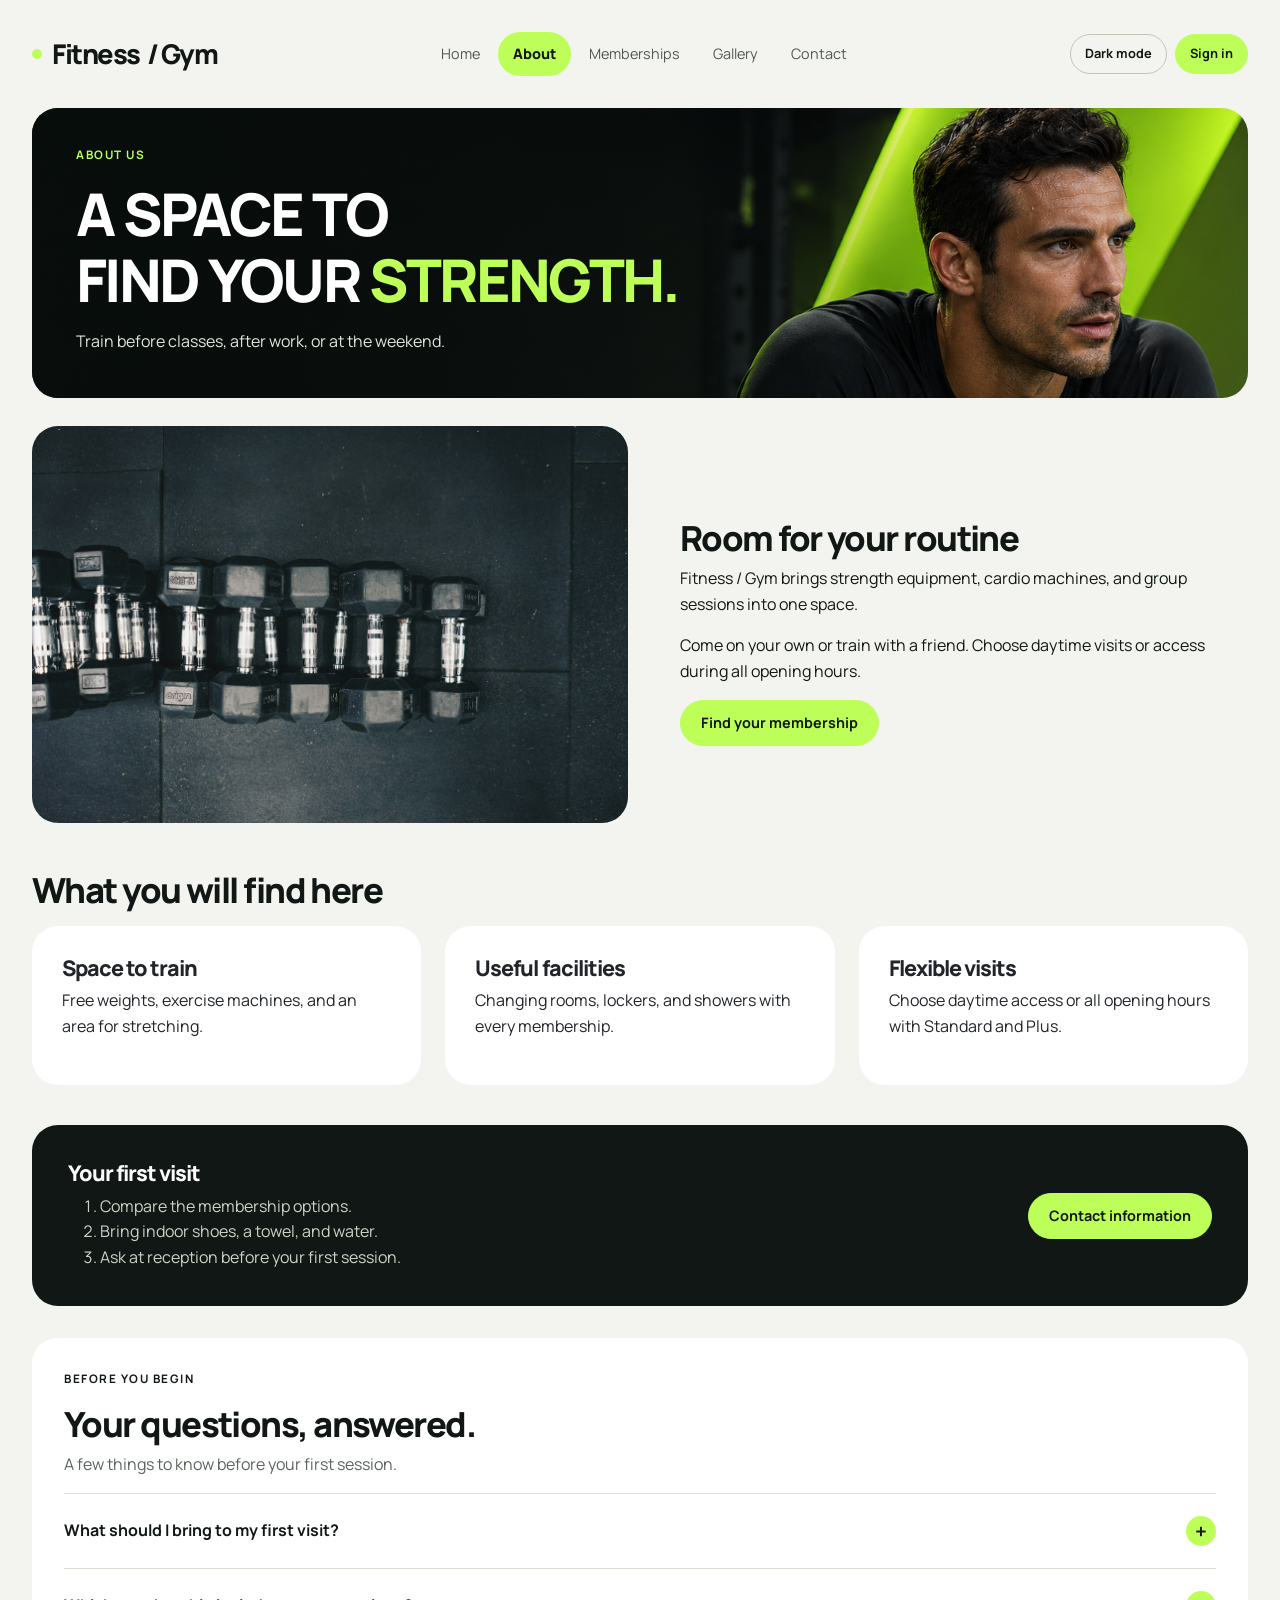
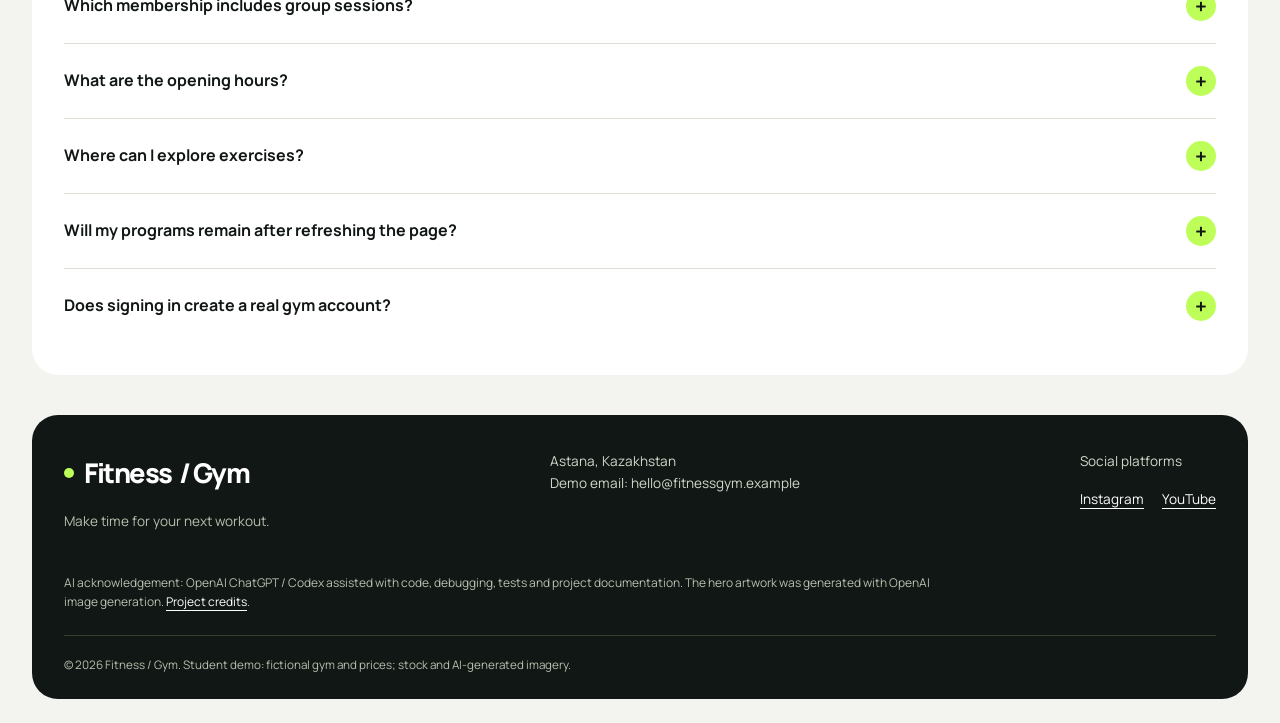
==== commit a6cefd8e: "Document AI assistance asset sources and Final responsibilities AI-assisted Final implementation, or" ====
--- a/about.html
+++ b/about.html
@@ -195,6 +195,7 @@
                 </div>
             </div>
 
+            <p class="ai-credit">AI acknowledgement: OpenAI ChatGPT / Codex assisted with code, debugging, tests and project documentation. The hero artwork was generated with OpenAI image generation. <a href="README.md">Project credits</a>.</p>
             <p class="copyright">
                 &copy; 2026 Fitness / Gym.
                 Student demo: fictional gym and prices; stock and AI-generated imagery.
--- a/css/final.css
+++ b/css/final.css
@@ -96,3 +96,5 @@
 html[data-theme="dark"] .catalog-error { color: #ffaaa6; }
 @media(max-width:991px) { .exercise-grid { grid-template-columns: repeat(2,minmax(0,1fr)); } }
 @media(max-width:575px) { .exercise-grid, .exercise-filters { grid-template-columns: 1fr; } .exercise-panel { padding: 24px 18px; } .catalog-heading { align-items: start; } }
+
+.ai-credit { max-width: 900px; margin: 24px 0 0; color: #b5c0af; font-size: .75rem; }
